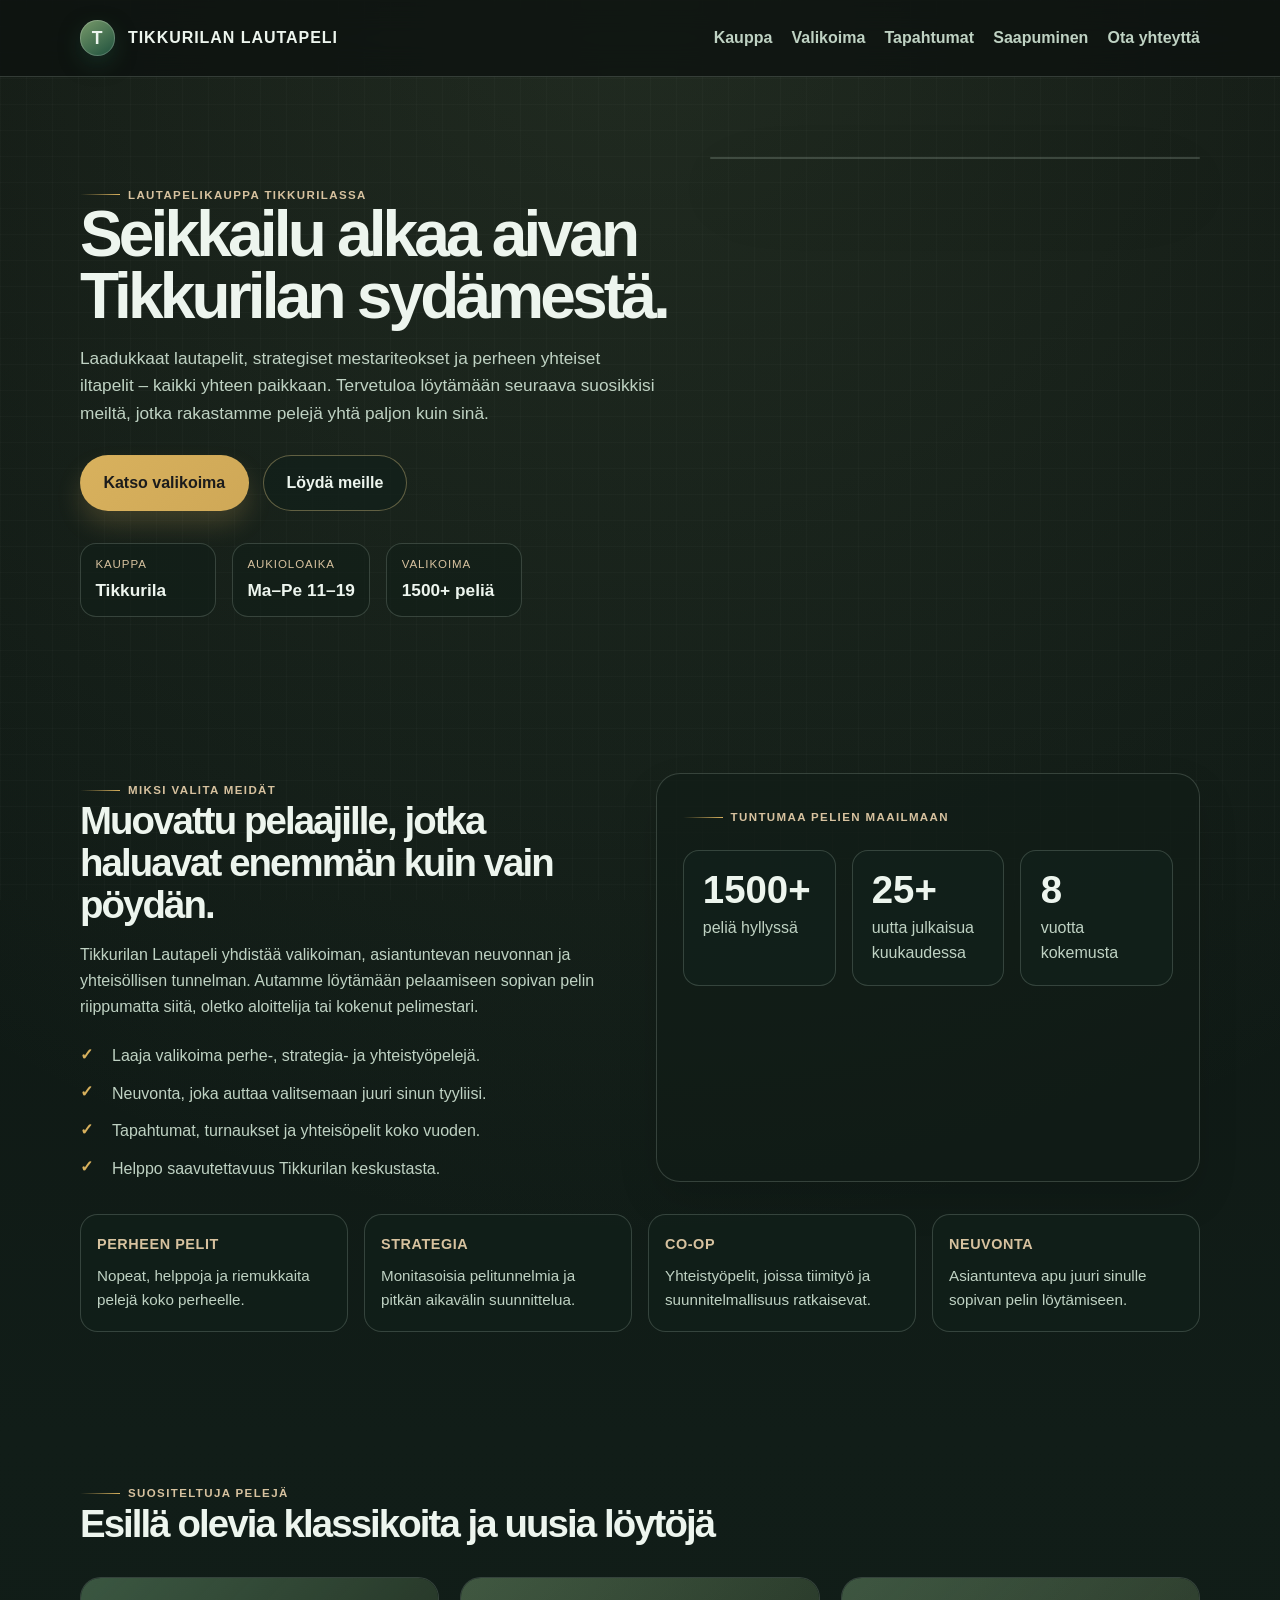
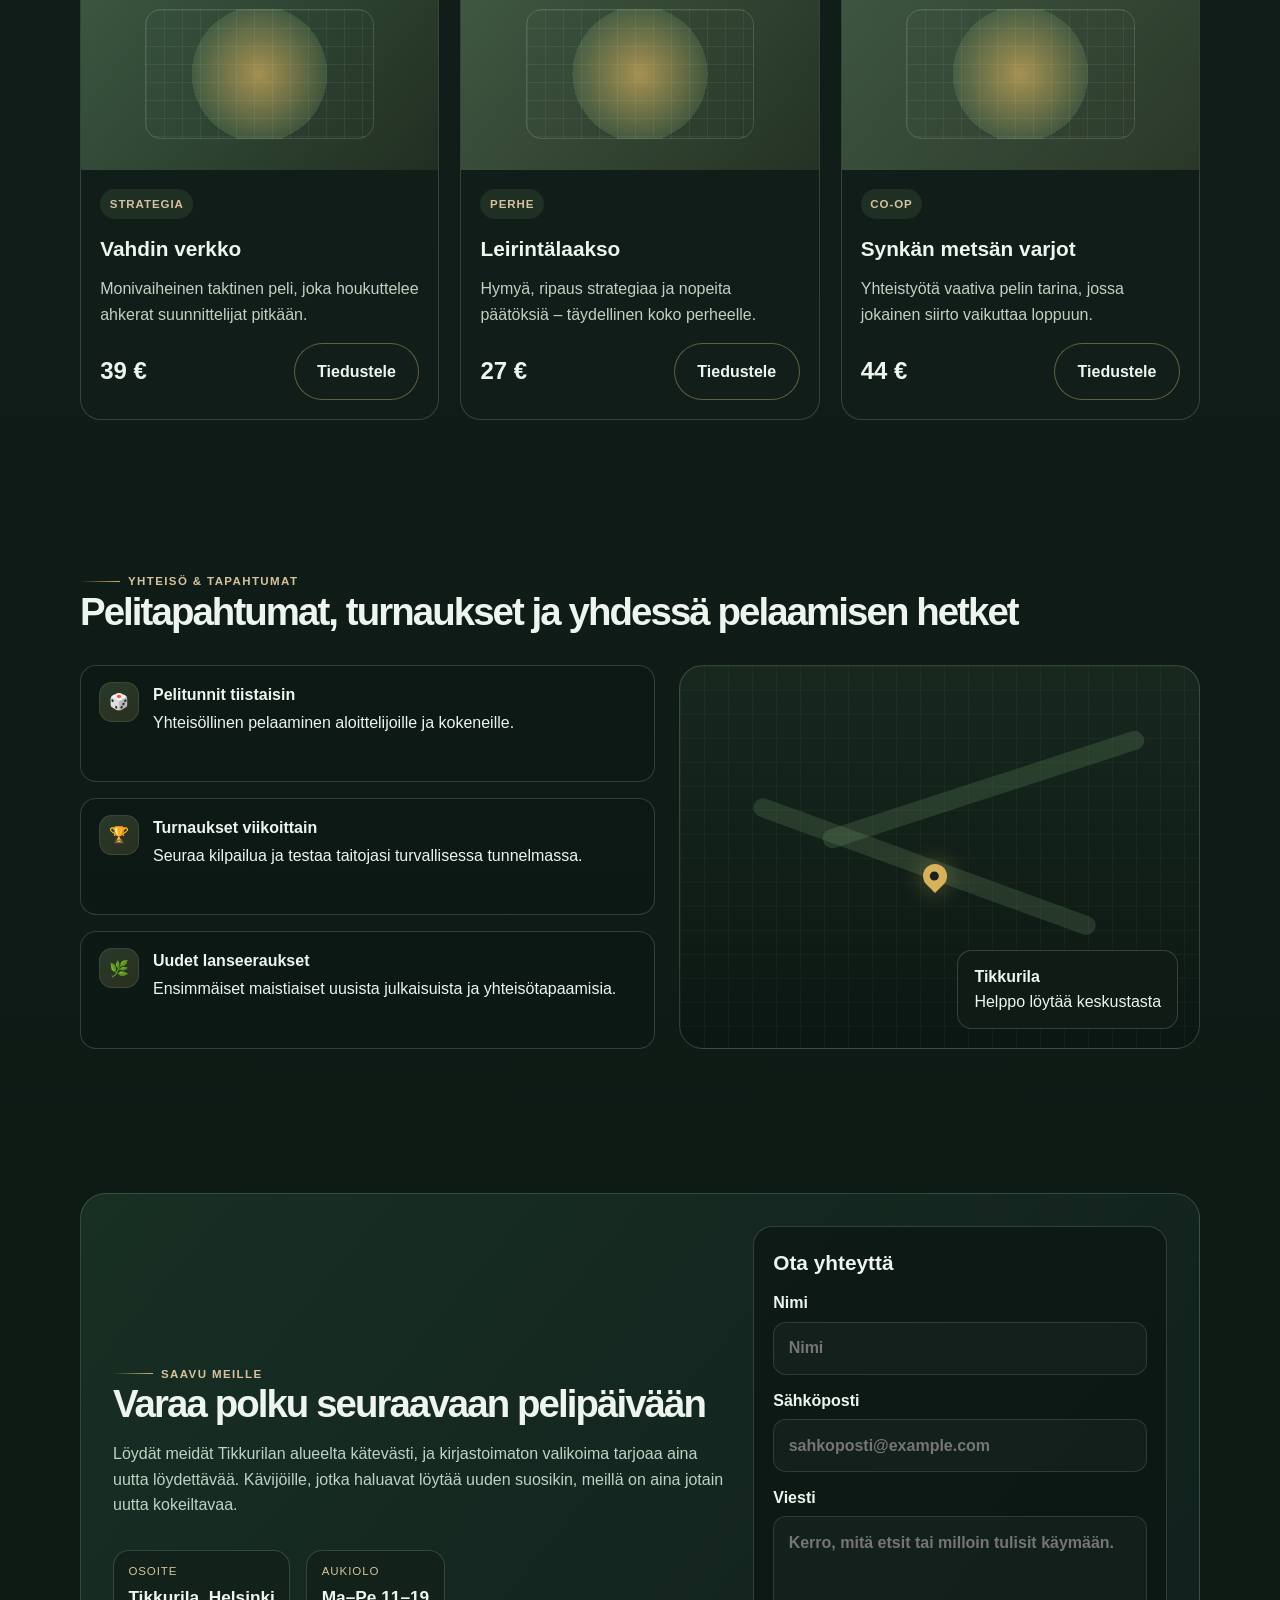
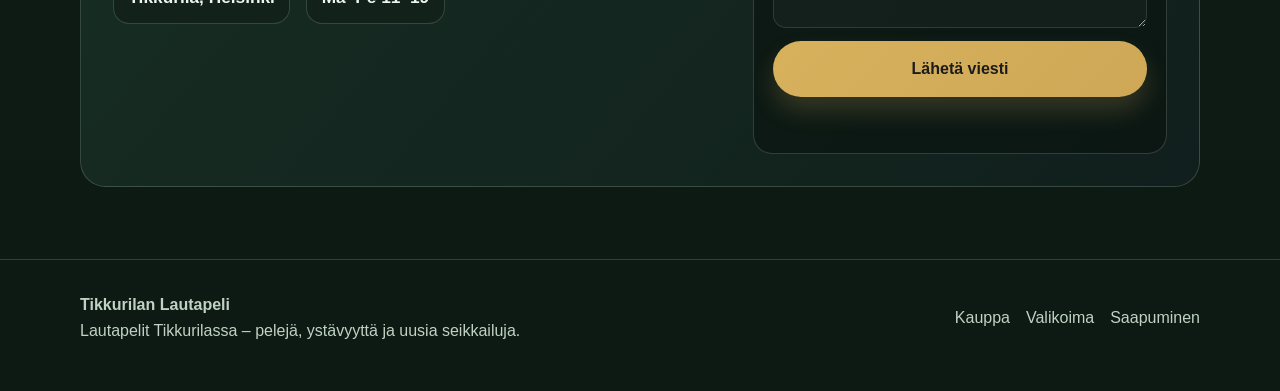
==== nettisivut.html @ 5fe3baee "Add files via upload" ====
<!DOCTYPE html>
<html lang="fi">
  <head>
    <meta charset="UTF-8" />
    <meta name="viewport" content="width=device-width, initial-scale=1.0" />
    <meta
      name="description"
      content="Lautapelikauppa Tikkurilassa – strategia-, perhe- ja yhteistyöpelit, tapahtumat, neuvonta ja helposti saavutettava myymälä."
    />
    <title>Tikkurilan Lautapeli | Lautapelikauppa Tikkurilassa</title>
    <style>
      :root {
        --bg-900: #0c120f;
        --bg-800: #111d18;
        --bg-700: #183326;
        --panel: rgba(18, 32, 27, 0.9);
        --panel-strong: rgba(24, 42, 34, 0.96);
        --panel-alt: rgba(13, 25, 20, 0.76);
        --grass: #799b6b;
        --grass-strong: #597b4d;
        --forest: #1d4f3c;
        --moss: #b5c29f;
        --sand: #d7c29f;
        --gold: #d8b15d;
        --text: #edf5ee;
        --muted: #bfd2c3;
        --line: rgba(199, 221, 202, 0.2);
        --shadow: rgba(0, 0, 0, 0.35);
      }

      * {
        box-sizing: border-box;
      }

      html {
        scroll-behavior: smooth;
      }

      body {
        margin: 0;
        font-family: "Segoe UI", Tahoma, Geneva, Verdana, sans-serif;
        background:
          radial-gradient(circle at top, rgba(127, 154, 111, 0.18), transparent 34%),
          linear-gradient(180deg, var(--bg-900) 0%, var(--bg-800) 40%, #0d1a14 100%);
        color: var(--text);
        line-height: 1.6;
      }

      body::before {
        content: "";
        position: fixed;
        inset: 0;
        background-image: linear-gradient(rgba(255, 255, 255, 0.02) 1px, transparent 1px),
          linear-gradient(90deg, rgba(255, 255, 255, 0.02) 1px, transparent 1px);
        background-size: 26px 26px;
        pointer-events: none;
        z-index: -1;
      }

      a {
        color: inherit;
        text-decoration: none;
      }

      img {
        max-width: 100%;
        display: block;
      }

      button,
      input,
      textarea {
        font: inherit;
      }

      .skip-link {
        position: absolute;
        left: 1rem;
        top: -3rem;
        background: var(--gold);
        color: #1f1f1f;
        padding: 0.7rem 1rem;
        border-radius: 0.5rem;
        transition: top 0.2s ease;
        z-index: 1000;
      }

      .skip-link:focus {
        top: 1rem;
      }

      .container {
        width: min(1120px, calc(100% - 2rem));
        margin: 0 auto;
      }

      .section {
        padding: 4.5rem 0;
      }

      .eyebrow {
        display: inline-flex;
        align-items: center;
        gap: 0.5rem;
        letter-spacing: 0.12em;
        text-transform: uppercase;
        font-size: 0.72rem;
        font-weight: 700;
        color: var(--sand);
      }

      .eyebrow::before {
        content: "";
        width: 2.5rem;
        height: 1px;
        background: linear-gradient(90deg, transparent, var(--gold));
      }

      h1,
      h2,
      h3,
      p {
        margin-top: 0;
      }

      h1 {
        font-size: clamp(2.6rem, 5vw, 5rem);
        line-height: 0.96;
        letter-spacing: -0.06em;
        margin-bottom: 1.1rem;
      }

      h2 {
        font-size: clamp(2rem, 3vw, 3rem);
        line-height: 1.1;
        letter-spacing: -0.05em;
        margin-bottom: 1rem;
      }

      h3 {
        font-size: 1.3rem;
        margin-bottom: 0.7rem;
      }

      p {
        color: var(--muted);
        margin-bottom: 1.2rem;
      }

      .site-header {
        position: sticky;
        top: 0;
        z-index: 50;
        backdrop-filter: blur(16px);
        background: rgba(12, 18, 15, 0.76);
        border-bottom: 1px solid var(--line);
      }

      .header-inner {
        display: flex;
        align-items: center;
        justify-content: space-between;
        min-height: 4.75rem;
      }

      .brand {
        display: inline-flex;
        align-items: center;
        gap: 0.8rem;
        font-weight: 800;
        letter-spacing: 0.06em;
        text-transform: uppercase;
      }

      .brand-mark {
        width: 2.2rem;
        height: 2.2rem;
        display: grid;
        place-items: center;
        border-radius: 50%;
        background: linear-gradient(145deg, var(--grass), var(--forest));
        box-shadow: inset 0 0 0 1px rgba(255, 255, 255, 0.2), 0 8px 20px rgba(26, 64, 47, 0.5);
        color: var(--text);
        font-size: 1.1rem;
      }

      .nav {
        display: flex;
        align-items: center;
        gap: 1.2rem;
      }

      .nav a {
        color: var(--muted);
        font-weight: 600;
        transition: color 0.2s ease, opacity 0.2s ease;
      }

      .nav a:hover,
      .nav a:focus-visible {
        color: var(--text);
      }

      .nav-toggle {
        display: none;
        margin-left: auto;
        background: transparent;
        border: 1px solid var(--line);
        border-radius: 0.75rem;
        color: var(--text);
        padding: 0.6rem 0.8rem;
      }

      .button,
      button[type="submit"],
      .button-secondary {
        display: inline-flex;
        align-items: center;
        justify-content: center;
        gap: 0.6rem;
        padding: 0.9rem 1.4rem;
        border-radius: 999px;
        border: 1px solid transparent;
        font-weight: 700;
        cursor: pointer;
        transition: transform 0.2s ease, box-shadow 0.2s ease, border-color 0.2s ease;
      }

      .button,
      button[type="submit"] {
        background: linear-gradient(135deg, var(--gold), #cfa857);
        color: #1c1c1c;
        box-shadow: 0 14px 24px rgba(216, 177, 93, 0.2);
      }

      .button:hover,
      .button:focus-visible,
      button[type="submit"]:hover,
      button[type="submit"]:focus-visible {
        transform: translateY(-2px);
      }

      .button-secondary {
        border-color: rgba(216, 193, 127, 0.4);
        color: var(--text);
        background: rgba(18, 32, 27, 0.7);
      }

      .hero {
        padding: 5rem 0 4rem;
      }

      .hero-grid {
        display: grid;
        grid-template-columns: 1.1fr 0.9fr;
        gap: 2rem;
        align-items: center;
      }

      .hero-copy {
        max-width: 38rem;
      }

      .subhead {
        max-width: 36rem;
        font-size: 1.08rem;
        color: var(--muted);
      }

      .hero-actions {
        display: flex;
        flex-wrap: wrap;
        gap: 0.9rem;
        margin-top: 1.7rem;
      }

      .mini-meta {
        display: flex;
        flex-wrap: wrap;
        gap: 1rem;
        margin-top: 2rem;
      }

      .mini-meta div {
        padding: 0.7rem 0.9rem;
        border: 1px solid var(--line);
        border-radius: 1rem;
        background: rgba(17, 30, 24, 0.6);
        min-width: 8.5rem;
      }

      .meta-label {
        display: block;
        color: var(--sand);
        font-size: 0.72rem;
        letter-spacing: 0.08em;
        text-transform: uppercase;
        margin-bottom: 0.2rem;
      }

      .meta-value {
        font-weight: 700;
        font-size: 1.08rem;
      }

      .hero-visual {
        position: relative;
        min-height: 30rem;
      }

      .showcase {
        position: relative;
        height: 100%;
        border-radius: 1.8rem;
        background:
          linear-gradient(180deg, rgba(14, 31, 25, 0.4), rgba(7, 13, 11, 0.8)),
          linear-gradient(130deg, rgba(121, 155, 107, 0.22), rgba(216, 177, 93, 0.14));
        border: 1px solid var(--line);
        overflow: hidden;
        box-shadow: 0 30px 80px rgba(0, 0, 0, 0.35);
      }

      .showcase::before {
        content: "";
        position: absolute;
        inset: 0;
        background:
          linear-gradient(135deg, rgba(255, 255, 255, 0.06), transparent 40%),
          radial-gradient(circle at 30% 5%, rgba(183, 218, 176, 0.3), transparent 28%),
          radial-gradient(circle at 68% 35%, rgba(216, 177, 93, 0.25), transparent 34%);
      }

      .board-illustration {
        position: absolute;
        left: 50%;
        top: 50%;
        transform: translate(-50%, -50%);
        width: min(80%, 430px);
        aspect-ratio: 1;
        border-radius: 1.5rem;
        background: linear-gradient(145deg, #3e4d3c, #1f2a23);
        border: 1px solid rgba(255, 255, 255, 0.12);
        box-shadow: inset 0 0 0 1px rgba(255,255,255,0.08), 0 30px 50px rgba(0,0,0,0.28);
      }

      .board-illustration::before,
      .board-illustration::after {
        content: "";
        position: absolute;
        inset: 10%;
        border-radius: 1.25rem;
        border: 1px solid rgba(255,255,255,0.12);
      }

      .board-illustration::after {
        inset: 18%;
        background:
          linear-gradient(90deg, rgba(255,255,255,0.08) 1px, transparent 1px),
          linear-gradient(rgba(255,255,255,0.08) 1px, transparent 1px),
          radial-gradient(circle at 50% 50%, rgba(216, 177, 93, 0.7), rgba(121, 155, 107, 0.2) 62%, transparent 63%);
        background-size: 24px 24px, 24px 24px, 100% 100%;
      }

      .floating-card {
        position: absolute;
        background: rgba(20, 33, 29, 0.85);
        border: 1px solid var(--line);
        border-radius: 1rem;
        backdrop-filter: blur(8px);
        box-shadow: 0 18px 30px rgba(0, 0, 0, 0.2);
      }

      .floating-card.top {
        top: 2rem;
        right: 1.5rem;
        padding: 1rem 1.2rem;
      }

      .floating-card.bottom {
        left: 1.2rem;
        bottom: 1.2rem;
        padding: 0.9rem 1.1rem;
      }

      .floating-card strong {
        display: block;
        font-size: 1.4rem;
        color: var(--text);
      }

      .floating-card span {
        color: var(--muted);
        font-size: 0.82rem;
      }

      .feature-strip {
        display: grid;
        grid-template-columns: repeat(4, minmax(0, 1fr));
        gap: 1rem;
        margin-top: 2rem;
      }

      .feature-strip article {
        background: rgba(18, 33, 27, 0.66);
        border: 1px solid var(--line);
        border-radius: 1.1rem;
        padding: 1.15rem 1rem;
      }

      .feature-strip h3 {
        font-size: 0.9rem;
        letter-spacing: 0.04em;
        text-transform: uppercase;
        color: var(--sand);
        margin-bottom: 0.5rem;
      }

      .feature-strip p {
        margin: 0;
        color: var(--muted);
        font-size: 0.95rem;
      }

      .grid-2 {
        display: grid;
        grid-template-columns: 1fr 1fr;
        gap: 2rem;
      }

      .panel {
        background: rgba(17, 28, 23, 0.72);
        border: 1px solid var(--line);
        border-radius: 1.5rem;
        padding: 1.6rem;
        box-shadow: 0 18px 40px rgba(0, 0, 0, 0.12);
      }

      .check-list {
        list-style: none;
        padding: 0;
        margin: 1.5rem 0 0;
        display: grid;
        gap: 0.75rem;
      }

      .check-list li {
        position: relative;
        padding-left: 2rem;
        color: var(--muted);
      }

      .check-list li::before {
        content: "✓";
        position: absolute;
        left: 0;
        top: -0.1rem;
        color: var(--gold);
        font-weight: 800;
      }

      .stats-grid {
        display: grid;
        grid-template-columns: repeat(3, minmax(0, 1fr));
        gap: 1rem;
        margin-top: 1.5rem;
      }

      .stat-box {
        background: rgba(18, 34, 28, 0.72);
        border: 1px solid var(--line);
        border-radius: 1rem;
        padding: 1.2rem;
      }

      .stat-box strong {
        display: block;
        font-size: clamp(1.7rem, 3vw, 2.5rem);
        line-height: 1;
        margin-bottom: 0.35rem;
      }

      .stat-box span {
        color: var(--muted);
      }

      .product-grid {
        display: grid;
        grid-template-columns: repeat(3, minmax(0, 1fr));
        gap: 1.3rem;
        margin-top: 2rem;
      }

      .product-card {
        background: rgba(18, 31, 26, 0.8);
        border: 1px solid var(--line);
        border-radius: 1.3rem;
        overflow: hidden;
        transition: transform 0.2s ease, border-color 0.2s ease;
      }

      .product-card:hover,
      .product-card:focus-within {
        transform: translateY(-3px);
        border-color: rgba(216, 177, 93, 0.5);
      }

      .product-art {
        height: 12rem;
        background:
          linear-gradient(135deg, rgba(121, 155, 107, 0.32), rgba(216, 177, 93, 0.08)),
          linear-gradient(120deg, #1d362d, #11231c);
        display: grid;
        place-items: center;
        position: relative;
        overflow: hidden;
      }

      .product-art::before {
        content: "";
        position: absolute;
        inset: 16% 18%;
        border-radius: 1rem;
        border: 1px solid rgba(255,255,255,0.14);
        background:
          linear-gradient(90deg, rgba(255,255,255,0.06) 1px, transparent 1px),
          linear-gradient(rgba(255,255,255,0.06) 1px, transparent 1px),
          radial-gradient(circle at center, rgba(216, 177, 93, 0.7), rgba(121, 155, 107, 0.25) 52%, transparent 0);
        background-size: 18px 18px, 18px 18px, 100% 100%;
      }

      .product-meta {
        padding: 1.2rem;
      }

      .tag {
        display: inline-block;
        padding: 0.35rem 0.6rem;
        border-radius: 999px;
        background: rgba(121, 155, 107, 0.14);
        color: var(--sand);
        font-size: 0.72rem;
        text-transform: uppercase;
        letter-spacing: 0.08em;
        font-weight: 700;
        margin-bottom: 0.8rem;
      }

      .product-meta p {
        margin-bottom: 1rem;
      }

      .price-row {
        display: flex;
        justify-content: space-between;
        align-items: center;
        gap: 0.8rem;
      }

      .price {
        font-size: 1.5rem;
        font-weight: 800;
        color: var(--text);
      }

      .price small {
        font-size: 0.64rem;
        color: var(--muted);
        font-weight: 700;
      }

      .location-layout {
        display: grid;
        grid-template-columns: 1.05fr 0.95fr;
        gap: 1.5rem;
        margin-top: 2rem;
      }

      .info-stack {
        display: grid;
        gap: 1rem;
      }

      .info-item {
        display: flex;
        align-items: flex-start;
        gap: 0.9rem;
        padding: 1rem 1.1rem;
        border-radius: 1rem;
        border: 1px solid var(--line);
        background: rgba(13, 25, 20, 0.75);
      }

      .info-item .icon {
        width: 2.5rem;
        height: 2.5rem;
        border-radius: 0.8rem;
        display: grid;
        place-items: center;
        color: var(--text);
        background: linear-gradient(145deg, rgba(121, 155, 107, 0.26), rgba(216, 177, 93, 0.15));
        border: 1px solid rgba(255,255,255,0.09);
      }

      .info-item strong {
        display: block;
        margin-bottom: 0.15rem;
      }

      .map-box {
        position: relative;
        min-height: 24rem;
        background: linear-gradient(180deg, rgba(25, 42, 33, 0.88), rgba(11, 23, 19, 0.94));
        border: 1px solid var(--line);
        border-radius: 1.5rem;
        overflow: hidden;
      }

      .map-box::before {
        content: "";
        position: absolute;
        inset: 0;
        background:
          linear-gradient(90deg, rgba(255,255,255,0.03) 1px, transparent 1px),
          linear-gradient(rgba(255,255,255,0.03) 1px, transparent 1px);
        background-size: 24px 24px;
      }

      .map-road {
        position: absolute;
        inset: 0;
      }

      .map-road::before,
      .map-road::after {
        content: "";
        position: absolute;
        background: rgba(121, 155, 107, 0.22);
        border-radius: 999px;
      }

      .map-road::before {
        width: 70%;
        height: 1.2rem;
        left: 12%;
        top: 50%;
        transform: rotate(20deg);
      }

      .map-road::after {
        width: 65%;
        height: 1.2rem;
        left: 26%;
        top: 30%;
        transform: rotate(-18deg);
      }

      .pin {
        position: absolute;
        left: 50%;
        top: 52%;
        transform: translate(-50%, -50%);
        width: 1.5rem;
        height: 1.5rem;
        background: var(--gold);
        border-radius: 50% 50% 50% 0;
        transform-origin: center;
        rotate: -45deg;
        box-shadow: 0 0 24px rgba(216, 177, 93, 0.45);
      }

      .pin::after {
        content: "";
        position: absolute;
        width: 0.55rem;
        height: 0.55rem;
        background: #1b1f1d;
        border-radius: 50%;
        left: 0.45rem;
        top: 0.45rem;
      }

      .map-label {
        position: absolute;
        right: 1.3rem;
        bottom: 1.2rem;
        background: rgba(17, 28, 23, 0.9);
        border: 1px solid var(--line);
        border-radius: 0.9rem;
        padding: 0.8rem 1rem;
      }

      .cta-box {
        display: grid;
        grid-template-columns: 1.2fr 0.8fr;
        gap: 1.2rem;
        align-items: center;
        background: linear-gradient(130deg, rgba(25, 48, 36, 0.96), rgba(17, 32, 30, 0.9));
        border: 1px solid var(--line);
        border-radius: 1.6rem;
        padding: clamp(1.2rem, 3vw, 2rem);
      }

      .cta-box p {
        margin: 0.4rem 0 0;
      }

      .form-box {
        background: rgba(11, 22, 17, 0.68);
        border: 1px solid var(--line);
        border-radius: 1.2rem;
        padding: 1.2rem;
      }

      form {
        display: grid;
        gap: 0.8rem;
      }

      label {
        display: grid;
        gap: 0.35rem;
        color: var(--text);
        font-weight: 600;
      }

      input,
      textarea {
        width: 100%;
        border: 1px solid rgba(255,255,255,0.12);
        border-radius: 0.8rem;
        background: rgba(255,255,255,0.03);
        color: var(--text);
        padding: 0.8rem 0.9rem;
      }

      textarea {
        min-height: 7rem;
        resize: vertical;
      }

      .form-status {
        min-height: 1.5em;
        color: var(--sand);
        font-weight: 600;
      }

      .site-footer {
        padding: 2rem 0 3rem;
        border-top: 1px solid var(--line);
        color: var(--muted);
      }

      .footer-inner {
        display: flex;
        align-items: center;
        justify-content: space-between;
        gap: 1rem;
        flex-wrap: wrap;
      }

      .footer-links {
        display: flex;
        flex-wrap: wrap;
        gap: 1rem;
      }

      @media (max-width: 900px) {
        .hero-grid,
        .grid-2,
        .location-layout,
        .cta-box {
          grid-template-columns: 1fr;
        }

        .feature-strip,
        .product-grid {
          grid-template-columns: repeat(2, minmax(0, 1fr));
        }
      }

      @media (max-width: 680px) {
        .nav-toggle {
          display: inline-flex;
        }

        .nav {
          display: none;
          position: absolute;
          top: calc(100% + 0.5rem);
          right: 1rem;
          left: 1rem;
          flex-direction: column;
          align-items: stretch;
          background: rgba(15, 25, 21, 0.96);
          border: 1px solid var(--line);
          border-radius: 1rem;
          padding: 0.8rem;
          box-shadow: 0 18px 40px rgba(0,0,0,0.25);
        }

        .nav.open {
          display: flex;
        }

        .nav a {
          padding: 0.55rem 0.25rem;
        }

        .feature-strip,
        .product-grid,
        .stats-grid {
          grid-template-columns: 1fr;
        }

        .header-inner {
          min-height: 4.2rem;
        }

        .hero {
          padding-top: 3.5rem;
        }
      }

      @media (prefers-reduced-motion: reduce) {
        *, *::before, *::after {
          scroll-behavior: auto !important;
          animation: none !important;
          transition: none !important;
        }
      }
    </style>
  </head>
  <body>
    <a class="skip-link" href="#main-content">Hyppää sisältöön</a>

    <header class="site-header">
      <div class="container header-inner">
        <a href="#top" class="brand" aria-label="Tikkurilan Lautapeli etusivulle">
          <span class="brand-mark" aria-hidden="true">T</span>
          <span>Tikkurilan Lautapeli</span>
        </a>

        <button class="nav-toggle" aria-expanded="false" aria-controls="site-nav" aria-label="Avaa valikko">
          Valikko
        </button>

        <nav id="site-nav" class="nav" aria-label="Päävalikko">
          <a href="#kauppa">Kauppa</a>
          <a href="#valikoima">Valikoima</a>
          <a href="#tapahtumat">Tapahtumat</a>
          <a href="#saapuminen">Saapuminen</a>
          <a href="#ota-yhteytta">Ota yhteyttä</a>
        </nav>
      </div>
    </header>

    <main id="main-content">
      <section class="hero" id="top">
        <div class="container hero-grid">
          <div class="hero-copy">
            <span class="eyebrow">Lautapelikauppa Tikkurilassa</span>
            <h1>Seikkailu alkaa aivan Tikkurilan sydämestä.</h1>
            <p class="subhead">
              Laadukkaat lautapelit, strategiset mestariteokset ja perheen yhteiset iltapelit – kaikki yhteen paikkaan.
              Tervetuloa löytämään seuraava suosikkisi meiltä, jotka rakastamme pelejä yhtä paljon kuin sinä.
            </p>
            <div class="hero-actions">
              <a class="button" href="#valikoima">Katso valikoima</a>
              <a class="button-secondary" href="#saapuminen">Löydä meille</a>
            </div>

            <div class="mini-meta" aria-label="Kaupan perustiedot">
              <div>
                <span class="meta-label">Kauppa</span>
                <span class="meta-value">Tikkurila</span>
              </div>
              <div>
                <span class="meta-label">Aukioloaika</span>
                <span class="meta-value">Ma–Pe 11–19</span>
              </div>
              <div>
                <span class="meta-label">Valikoima</span>
                <span class="meta-value">1500+ peliä</span>
              </div>
            </div>
          </div>

          <div class="hero-visual" aria-label="Pelien esittelykuva">
            <div class="showcase">
              <div class="board-illustration" aria-hidden="true"></div>

              <div class="floating-card top">
                <strong>4.9/5</strong>
                <span>Asiakasarvioinnit</span>
              </div>

              <div class="floating-card bottom">
                <strong>32</strong>
                <span>Yhteisötilaista peli-iltaa kuukaudessa</span>
              </div>
            </div>
          </div>
        </div>
      </section>

      <section class="section" id="kauppa">
        <div class="container">
          <div class="grid-2">
            <div>
              <span class="eyebrow">Miksi valita meidät</span>
              <h2>Muovattu pelaajille, jotka haluavat enemmän kuin vain pöydän.</h2>
              <p>
                Tikkurilan Lautapeli yhdistää valikoiman, asiantuntevan neuvonnan ja yhteisöllisen tunnelman. Autamme
                löytämään pelaamiseen sopivan pelin riippumatta siitä, oletko aloittelija tai kokenut pelimestari.
              </p>
              <ul class="check-list" aria-label="Kaupan vahvuudet">
                <li>Laaja valikoima perhe-, strategia- ja yhteistyöpelejä.</li>
                <li>Neuvonta, joka auttaa valitsemaan juuri sinun tyyliisi.</li>
                <li>Tapahtumat, turnaukset ja yhteisöpelit koko vuoden.</li>
                <li>Helppo saavutettavuus Tikkurilan keskustasta.</li>
              </ul>
            </div>

            <div class="panel">
              <span class="eyebrow">Tuntumaa pelien maailmaan</span>
              <div class="stats-grid" aria-label="Kaupan lukemat">
                <div class="stat-box">
                  <strong>1500+</strong>
                  <span>peliä hyllyssä</span>
                </div>
                <div class="stat-box">
                  <strong>25+</strong>
                  <span>uutta julkaisua kuukaudessa</span>
                </div>
                <div class="stat-box">
                  <strong>8</strong>
                  <span>vuotta kokemusta</span>
                </div>
              </div>
            </div>
          </div>

          <div class="feature-strip" aria-label="Kaupan palvelut">
            <article>
              <h3>Perheen pelit</h3>
              <p>Nopeat, helppoja ja riemukkaita pelejä koko perheelle.</p>
            </article>
            <article>
              <h3>Strategia</h3>
              <p>Monitasoisia pelitunnelmia ja pitkän aikavälin suunnittelua.</p>
            </article>
            <article>
              <h3>Co-op</h3>
              <p>Yhteistyöpelit, joissa tiimityö ja suunnitelmallisuus ratkaisevat.</p>
            </article>
            <article>
              <h3>Neuvonta</h3>
              <p>Asiantunteva apu juuri sinulle sopivan pelin löytämiseen.</p>
            </article>
          </div>
        </div>
      </section>

      <section class="section" id="valikoima">
        <div class="container">
          <span class="eyebrow">Suositeltuja pelejä</span>
          <h2>Esillä olevia klassikoita ja uusia löytöjä</h2>

          <div class="product-grid" aria-label="Suosittujen pelien valikoima">
            <article class="product-card">
              <div class="product-art" aria-hidden="true"></div>
              <div class="product-meta">
                <span class="tag">strategia</span>
                <h3>Vahdin verkko</h3>
                <p>Monivaiheinen taktinen peli, joka houkuttelee ahkerat suunnittelijat pitkään.</p>
                <div class="price-row">
                  <span class="price">39 €</span>
                  <a href="#ota-yhteytta" class="button-secondary">Tiedustele</a>
                </div>
              </div>
            </article>

            <article class="product-card">
              <div class="product-art" aria-hidden="true" style="background: linear-gradient(135deg, rgba(121, 155, 107, 0.32), rgba(216, 177, 93, 0.08)), linear-gradient(120deg, #25382d, #14271f);"></div>
              <div class="product-meta">
                <span class="tag">perhe</span>
                <h3>Leirintälaakso</h3>
                <p>Hymyä, ripaus strategiaa ja nopeita päätöksiä – täydellinen koko perheelle.</p>
                <div class="price-row">
                  <span class="price">27 €</span>
                  <a href="#ota-yhteytta" class="button-secondary">Tiedustele</a>
                </div>
              </div>
            </article>

            <article class="product-card">
              <div class="product-art" aria-hidden="true" style="background: linear-gradient(135deg, rgba(121, 155, 107, 0.32), rgba(216, 177, 93, 0.08)), linear-gradient(120deg, #22362d, #1b2d24);"></div>
              <div class="product-meta">
                <span class="tag">co-op</span>
                <h3>Synkän metsän varjot</h3>
                <p>Yhteistyötä vaativa pelin tarina, jossa jokainen siirto vaikuttaa loppuun.</p>
                <div class="price-row">
                  <span class="price">44 €</span>
                  <a href="#ota-yhteytta" class="button-secondary">Tiedustele</a>
                </div>
              </div>
            </article>
          </div>
        </div>
      </section>

      <section class="section" id="tapahtumat">
        <div class="container">
          <span class="eyebrow">Yhteisö & tapahtumat</span>
          <h2>Pelitapahtumat, turnaukset ja yhdessä pelaamisen hetket</h2>

          <div class="location-layout">
            <div class="info-stack" aria-label="Tapahtumatiedot">
              <div class="info-item">
                <div class="icon" aria-hidden="true">🎲</div>
                <div>
                  <strong>Pelitunnit tiistaisin</strong>
                  <span>Yhteisöllinen pelaaminen aloittelijoille ja kokeneille.</span>
                </div>
              </div>

              <div class="info-item">
                <div class="icon" aria-hidden="true">🏆</div>
                <div>
                  <strong>Turnaukset viikoittain</strong>
                  <span>Seuraa kilpailua ja testaa taitojasi turvallisessa tunnelmassa.</span>
                </div>
              </div>

              <div class="info-item">
                <div class="icon" aria-hidden="true">🌿</div>
                <div>
                  <strong>Uudet lanseeraukset</strong>
                  <span>Ensimmäiset maistiaiset uusista julkaisuista ja yhteisötapaamisia.</span>
                </div>
              </div>
            </div>

            <div class="map-box" aria-label="Kaupan sijainti kartalla">
              <div class="map-road" aria-hidden="true"></div>
              <div class="pin" aria-hidden="true"></div>
              <div class="map-label">
                <strong>Tikkurila</strong><br />
                <span>Helppo löytää keskustasta</span>
              </div>
            </div>
          </div>
        </div>
      </section>

      <section class="section" id="saapuminen">
        <div class="container">
          <div class="cta-box">
            <div>
              <span class="eyebrow">Saavu meille</span>
              <h2>Varaa polku seuraavaan pelipäivään</h2>
              <p>
                Löydät meidät Tikkurilan alueelta kätevästi, ja kirjastoimaton valikoima tarjoaa aina uutta löydettävää.
                Kävijöille, jotka haluavat löytää uuden suosikin, meillä on aina jotain uutta kokeiltavaa.
              </p>
              <div class="mini-meta">
                <div>
                  <span class="meta-label">Osoite</span>
                  <span class="meta-value">Tikkurila, Helsinki</span>
                </div>
                <div>
                  <span class="meta-label">Aukiolo</span>
                  <span class="meta-value">Ma–Pe 11–19</span>
                </div>
              </div>
            </div>

            <div class="form-box" id="ota-yhteytta">
              <h3>Ota yhteyttä</h3>
              <form id="contact-form" aria-label="Yhteydenottolomake">
                <label>
                  Nimi
                  <input type="text" name="nimi" placeholder="Nimi" required />
                </label>
                <label>
                  Sähköposti
                  <input type="email" name="email" placeholder="sahkoposti@example.com" required />
                </label>
                <label>
                  Viesti
                  <textarea name="viesti" placeholder="Kerro, mitä etsit tai milloin tulisit käymään." required></textarea>
                </label>
                <button type="submit">Lähetä viesti</button>
                <div id="form-status" class="form-status" aria-live="polite"></div>
              </form>
            </div>
          </div>
        </div>
      </section>
    </main>

    <footer class="site-footer">
      <div class="container footer-inner">
        <div>
          <strong>Tikkurilan Lautapeli</strong><br />
          Lautapelit Tikkurilassa – pelejä, ystävyyttä ja uusia seikkailuja.
        </div>
        <div class="footer-links" aria-label="Sivuston linkit">
          <a href="#kauppa">Kauppa</a>
          <a href="#valikoima">Valikoima</a>
          <a href="#saapuminen">Saapuminen</a>
        </div>
      </div>
    </footer>

    <script>
      const navToggle = document.querySelector('.nav-toggle');
      const siteNav = document.getElementById('site-nav');

      if (navToggle && siteNav) {
        navToggle.addEventListener('click', () => {
          const isOpen = siteNav.classList.toggle('open');
          navToggle.setAttribute('aria-expanded', String(isOpen));
          navToggle.setAttribute('aria-label', isOpen ? 'Sulje valikko' : 'Avaa valikko');
        });

        siteNav.querySelectorAll('a').forEach((link) => {
          link.addEventListener('click', () => {
            siteNav.classList.remove('open');
            navToggle.setAttribute('aria-expanded', 'false');
            navToggle.setAttribute('aria-label', 'Avaa valikko');
          });
        });
      }

      const contactForm = document.getElementById('contact-form');
      const formStatus = document.getElementById('form-status');

      if (contactForm && formStatus) {
        contactForm.addEventListener('submit', (event) => {
          event.preventDefault();
          formStatus.textContent = 'Kiitos viestistäsi! Ota meihin yhteyttä pian.';
          contactForm.reset();
        });
      }
    </script>
  </body>
</html>
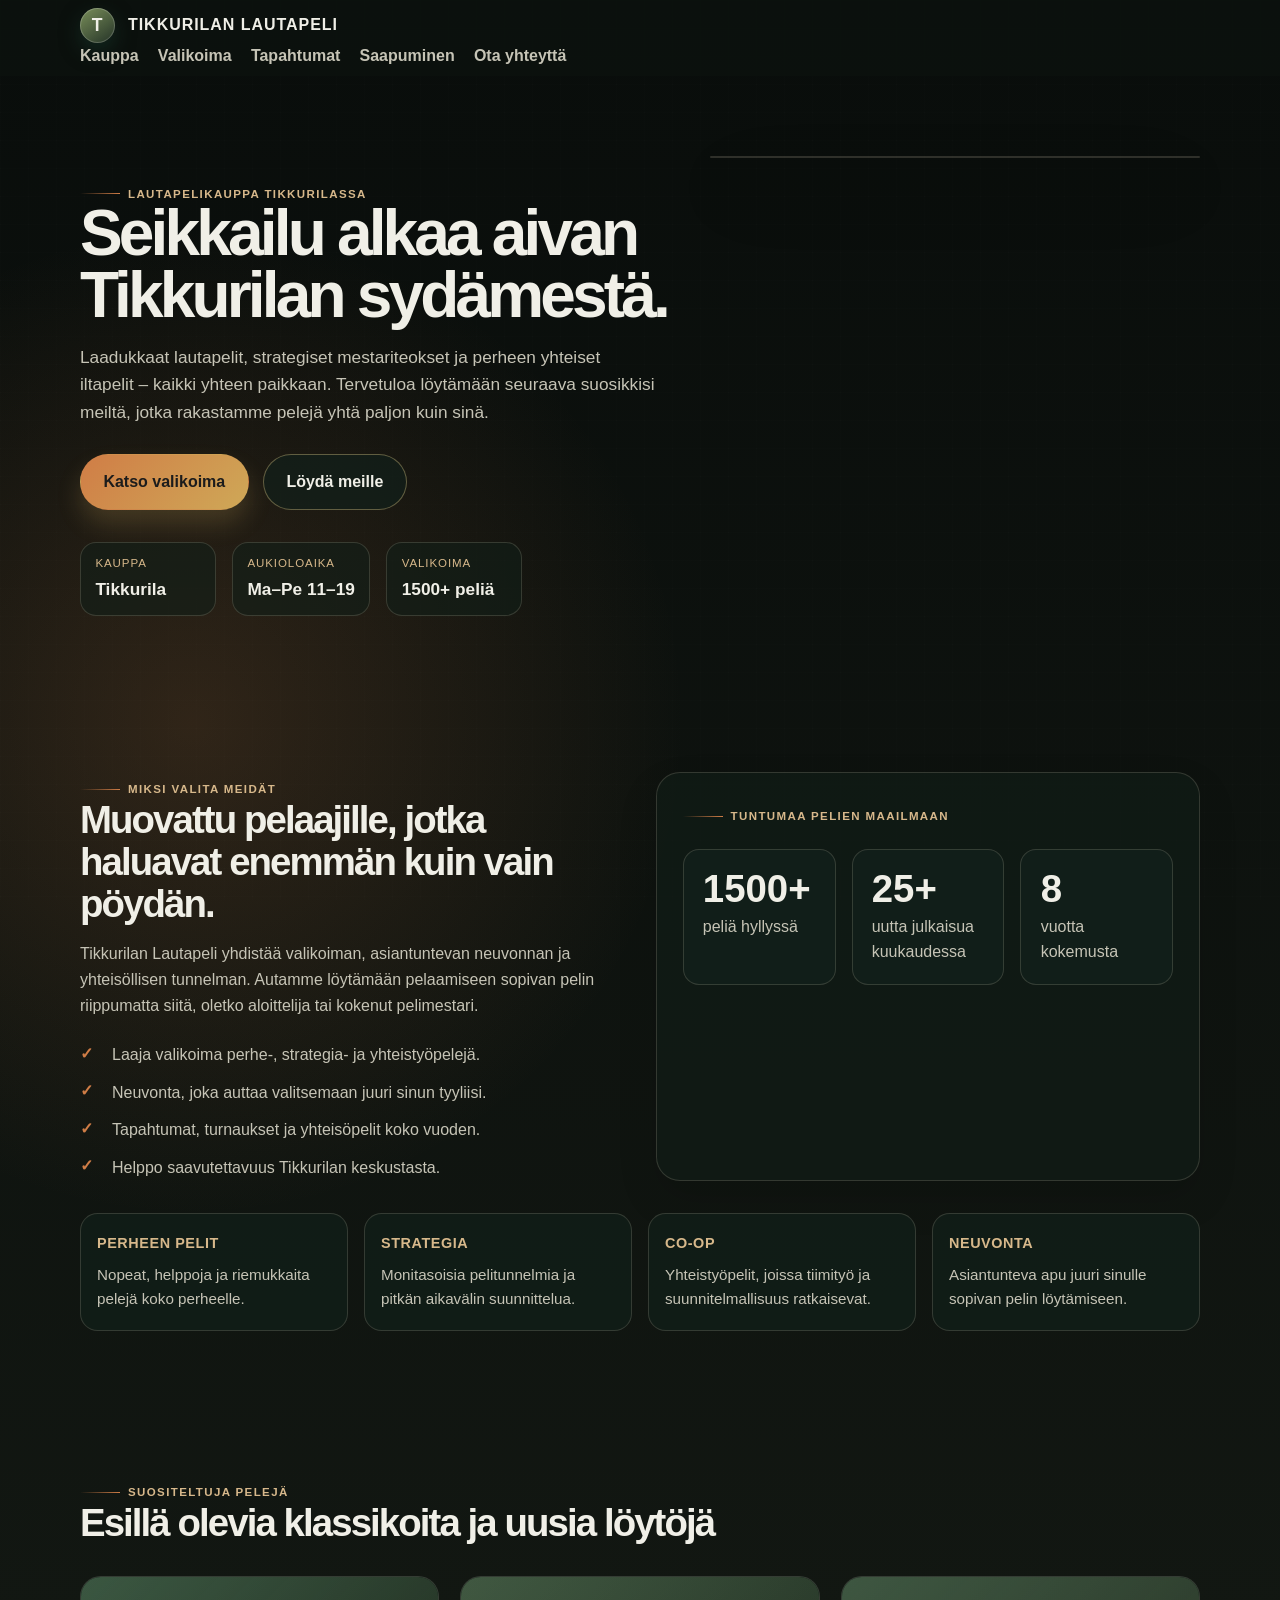
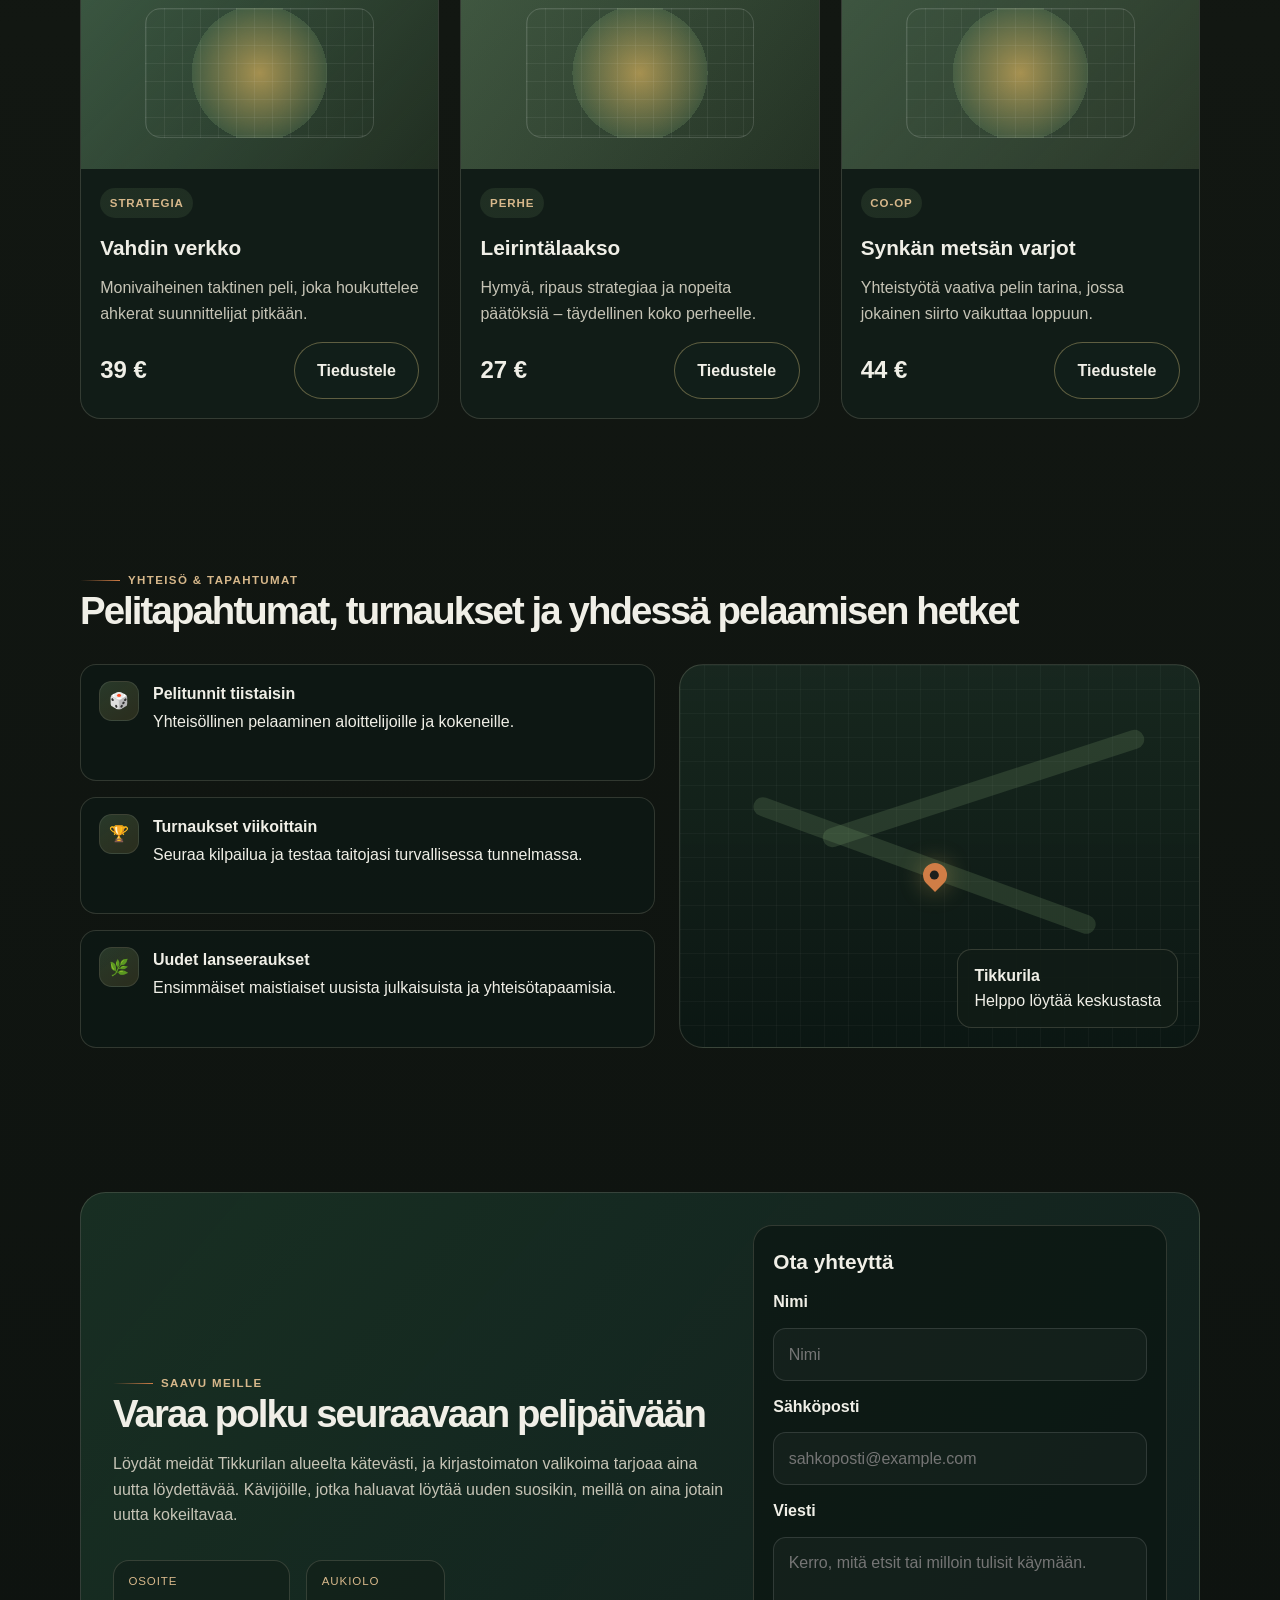
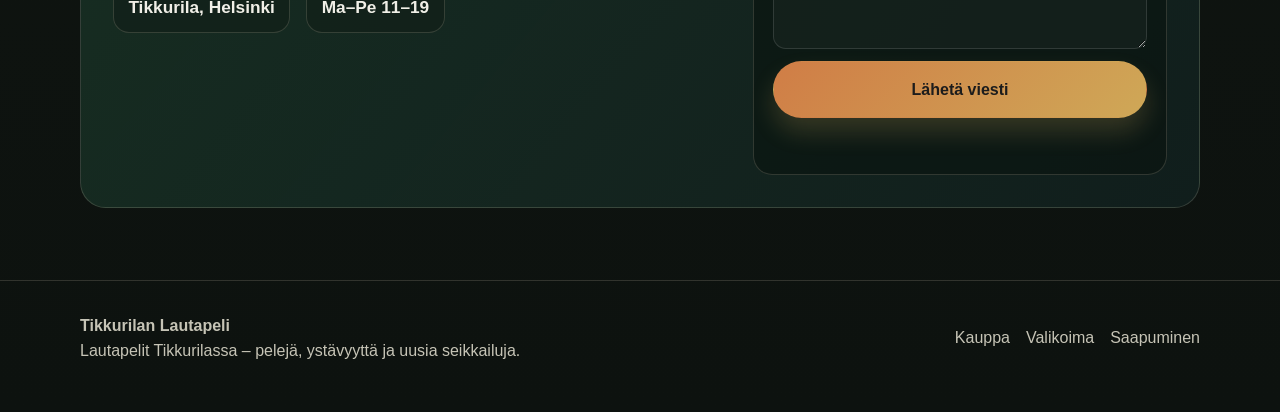
==== commit 2ee30e6b: "Add files via upload" ====
--- a/nettisivut.html
+++ b/nettisivut.html
@@ -7,828 +7,10 @@
       name="description"
       content="Lautapelikauppa Tikkurilassa – strategia-, perhe- ja yhteistyöpelit, tapahtumat, neuvonta ja helposti saavutettava myymälä."
     />
+    <meta name="theme-color" content="#090d0b" />
     <title>Tikkurilan Lautapeli | Lautapelikauppa Tikkurilassa</title>
-    <style>
-      :root {
-        --bg-900: #0c120f;
-        --bg-800: #111d18;
-        --bg-700: #183326;
-        --panel: rgba(18, 32, 27, 0.9);
-        --panel-strong: rgba(24, 42, 34, 0.96);
-        --panel-alt: rgba(13, 25, 20, 0.76);
-        --grass: #799b6b;
-        --grass-strong: #597b4d;
-        --forest: #1d4f3c;
-        --moss: #b5c29f;
-        --sand: #d7c29f;
-        --gold: #d8b15d;
-        --text: #edf5ee;
-        --muted: #bfd2c3;
-        --line: rgba(199, 221, 202, 0.2);
-        --shadow: rgba(0, 0, 0, 0.35);
-      }
-
-      * {
-        box-sizing: border-box;
-      }
-
-      html {
-        scroll-behavior: smooth;
-      }
-
-      body {
-        margin: 0;
-        font-family: "Segoe UI", Tahoma, Geneva, Verdana, sans-serif;
-        background:
-          radial-gradient(circle at top, rgba(127, 154, 111, 0.18), transparent 34%),
-          linear-gradient(180deg, var(--bg-900) 0%, var(--bg-800) 40%, #0d1a14 100%);
-        color: var(--text);
-        line-height: 1.6;
-      }
-
-      body::before {
-        content: "";
-        position: fixed;
-        inset: 0;
-        background-image: linear-gradient(rgba(255, 255, 255, 0.02) 1px, transparent 1px),
-          linear-gradient(90deg, rgba(255, 255, 255, 0.02) 1px, transparent 1px);
-        background-size: 26px 26px;
-        pointer-events: none;
-        z-index: -1;
-      }
-
-      a {
-        color: inherit;
-        text-decoration: none;
-      }
-
-      img {
-        max-width: 100%;
-        display: block;
-      }
-
-      button,
-      input,
-      textarea {
-        font: inherit;
-      }
-
-      .skip-link {
-        position: absolute;
-        left: 1rem;
-        top: -3rem;
-        background: var(--gold);
-        color: #1f1f1f;
-        padding: 0.7rem 1rem;
-        border-radius: 0.5rem;
-        transition: top 0.2s ease;
-        z-index: 1000;
-      }
-
-      .skip-link:focus {
-        top: 1rem;
-      }
-
-      .container {
-        width: min(1120px, calc(100% - 2rem));
-        margin: 0 auto;
-      }
-
-      .section {
-        padding: 4.5rem 0;
-      }
-
-      .eyebrow {
-        display: inline-flex;
-        align-items: center;
-        gap: 0.5rem;
-        letter-spacing: 0.12em;
-        text-transform: uppercase;
-        font-size: 0.72rem;
-        font-weight: 700;
-        color: var(--sand);
-      }
-
-      .eyebrow::before {
-        content: "";
-        width: 2.5rem;
-        height: 1px;
-        background: linear-gradient(90deg, transparent, var(--gold));
-      }
-
-      h1,
-      h2,
-      h3,
-      p {
-        margin-top: 0;
-      }
-
-      h1 {
-        font-size: clamp(2.6rem, 5vw, 5rem);
-        line-height: 0.96;
-        letter-spacing: -0.06em;
-        margin-bottom: 1.1rem;
-      }
-
-      h2 {
-        font-size: clamp(2rem, 3vw, 3rem);
-        line-height: 1.1;
-        letter-spacing: -0.05em;
-        margin-bottom: 1rem;
-      }
-
-      h3 {
-        font-size: 1.3rem;
-        margin-bottom: 0.7rem;
-      }
-
-      p {
-        color: var(--muted);
-        margin-bottom: 1.2rem;
-      }
-
-      .site-header {
-        position: sticky;
-        top: 0;
-        z-index: 50;
-        backdrop-filter: blur(16px);
-        background: rgba(12, 18, 15, 0.76);
-        border-bottom: 1px solid var(--line);
-      }
-
-      .header-inner {
-        display: flex;
-        align-items: center;
-        justify-content: space-between;
-        min-height: 4.75rem;
-      }
-
-      .brand {
-        display: inline-flex;
-        align-items: center;
-        gap: 0.8rem;
-        font-weight: 800;
-        letter-spacing: 0.06em;
-        text-transform: uppercase;
-      }
-
-      .brand-mark {
-        width: 2.2rem;
-        height: 2.2rem;
-        display: grid;
-        place-items: center;
-        border-radius: 50%;
-        background: linear-gradient(145deg, var(--grass), var(--forest));
-        box-shadow: inset 0 0 0 1px rgba(255, 255, 255, 0.2), 0 8px 20px rgba(26, 64, 47, 0.5);
-        color: var(--text);
-        font-size: 1.1rem;
-      }
-
-      .nav {
-        display: flex;
-        align-items: center;
-        gap: 1.2rem;
-      }
-
-      .nav a {
-        color: var(--muted);
-        font-weight: 600;
-        transition: color 0.2s ease, opacity 0.2s ease;
-      }
-
-      .nav a:hover,
-      .nav a:focus-visible {
-        color: var(--text);
-      }
-
-      .nav-toggle {
-        display: none;
-        margin-left: auto;
-        background: transparent;
-        border: 1px solid var(--line);
-        border-radius: 0.75rem;
-        color: var(--text);
-        padding: 0.6rem 0.8rem;
-      }
-
-      .button,
-      button[type="submit"],
-      .button-secondary {
-        display: inline-flex;
-        align-items: center;
-        justify-content: center;
-        gap: 0.6rem;
-        padding: 0.9rem 1.4rem;
-        border-radius: 999px;
-        border: 1px solid transparent;
-        font-weight: 700;
-        cursor: pointer;
-        transition: transform 0.2s ease, box-shadow 0.2s ease, border-color 0.2s ease;
-      }
-
-      .button,
-      button[type="submit"] {
-        background: linear-gradient(135deg, var(--gold), #cfa857);
-        color: #1c1c1c;
-        box-shadow: 0 14px 24px rgba(216, 177, 93, 0.2);
-      }
-
-      .button:hover,
-      .button:focus-visible,
-      button[type="submit"]:hover,
-      button[type="submit"]:focus-visible {
-        transform: translateY(-2px);
-      }
-
-      .button-secondary {
-        border-color: rgba(216, 193, 127, 0.4);
-        color: var(--text);
-        background: rgba(18, 32, 27, 0.7);
-      }
-
-      .hero {
-        padding: 5rem 0 4rem;
-      }
-
-      .hero-grid {
-        display: grid;
-        grid-template-columns: 1.1fr 0.9fr;
-        gap: 2rem;
-        align-items: center;
-      }
-
-      .hero-copy {
-        max-width: 38rem;
-      }
-
-      .subhead {
-        max-width: 36rem;
-        font-size: 1.08rem;
-        color: var(--muted);
-      }
-
-      .hero-actions {
-        display: flex;
-        flex-wrap: wrap;
-        gap: 0.9rem;
-        margin-top: 1.7rem;
-      }
-
-      .mini-meta {
-        display: flex;
-        flex-wrap: wrap;
-        gap: 1rem;
-        margin-top: 2rem;
-      }
-
-      .mini-meta div {
-        padding: 0.7rem 0.9rem;
-        border: 1px solid var(--line);
-        border-radius: 1rem;
-        background: rgba(17, 30, 24, 0.6);
-        min-width: 8.5rem;
-      }
-
-      .meta-label {
-        display: block;
-        color: var(--sand);
-        font-size: 0.72rem;
-        letter-spacing: 0.08em;
-        text-transform: uppercase;
-        margin-bottom: 0.2rem;
-      }
-
-      .meta-value {
-        font-weight: 700;
-        font-size: 1.08rem;
-      }
-
-      .hero-visual {
-        position: relative;
-        min-height: 30rem;
-      }
-
-      .showcase {
-        position: relative;
-        height: 100%;
-        border-radius: 1.8rem;
-        background:
-          linear-gradient(180deg, rgba(14, 31, 25, 0.4), rgba(7, 13, 11, 0.8)),
-          linear-gradient(130deg, rgba(121, 155, 107, 0.22), rgba(216, 177, 93, 0.14));
-        border: 1px solid var(--line);
-        overflow: hidden;
-        box-shadow: 0 30px 80px rgba(0, 0, 0, 0.35);
-      }
-
-      .showcase::before {
-        content: "";
-        position: absolute;
-        inset: 0;
-        background:
-          linear-gradient(135deg, rgba(255, 255, 255, 0.06), transparent 40%),
-          radial-gradient(circle at 30% 5%, rgba(183, 218, 176, 0.3), transparent 28%),
-          radial-gradient(circle at 68% 35%, rgba(216, 177, 93, 0.25), transparent 34%);
-      }
-
-      .board-illustration {
-        position: absolute;
-        left: 50%;
-        top: 50%;
-        transform: translate(-50%, -50%);
-        width: min(80%, 430px);
-        aspect-ratio: 1;
-        border-radius: 1.5rem;
-        background: linear-gradient(145deg, #3e4d3c, #1f2a23);
-        border: 1px solid rgba(255, 255, 255, 0.12);
-        box-shadow: inset 0 0 0 1px rgba(255,255,255,0.08), 0 30px 50px rgba(0,0,0,0.28);
-      }
-
-      .board-illustration::before,
-      .board-illustration::after {
-        content: "";
-        position: absolute;
-        inset: 10%;
-        border-radius: 1.25rem;
-        border: 1px solid rgba(255,255,255,0.12);
-      }
-
-      .board-illustration::after {
-        inset: 18%;
-        background:
-          linear-gradient(90deg, rgba(255,255,255,0.08) 1px, transparent 1px),
-          linear-gradient(rgba(255,255,255,0.08) 1px, transparent 1px),
-          radial-gradient(circle at 50% 50%, rgba(216, 177, 93, 0.7), rgba(121, 155, 107, 0.2) 62%, transparent 63%);
-        background-size: 24px 24px, 24px 24px, 100% 100%;
-      }
-
-      .floating-card {
-        position: absolute;
-        background: rgba(20, 33, 29, 0.85);
-        border: 1px solid var(--line);
-        border-radius: 1rem;
-        backdrop-filter: blur(8px);
-        box-shadow: 0 18px 30px rgba(0, 0, 0, 0.2);
-      }
-
-      .floating-card.top {
-        top: 2rem;
-        right: 1.5rem;
-        padding: 1rem 1.2rem;
-      }
-
-      .floating-card.bottom {
-        left: 1.2rem;
-        bottom: 1.2rem;
-        padding: 0.9rem 1.1rem;
-      }
-
-      .floating-card strong {
-        display: block;
-        font-size: 1.4rem;
-        color: var(--text);
-      }
-
-      .floating-card span {
-        color: var(--muted);
-        font-size: 0.82rem;
-      }
-
-      .feature-strip {
-        display: grid;
-        grid-template-columns: repeat(4, minmax(0, 1fr));
-        gap: 1rem;
-        margin-top: 2rem;
-      }
-
-      .feature-strip article {
-        background: rgba(18, 33, 27, 0.66);
-        border: 1px solid var(--line);
-        border-radius: 1.1rem;
-        padding: 1.15rem 1rem;
-      }
-
-      .feature-strip h3 {
-        font-size: 0.9rem;
-        letter-spacing: 0.04em;
-        text-transform: uppercase;
-        color: var(--sand);
-        margin-bottom: 0.5rem;
-      }
-
-      .feature-strip p {
-        margin: 0;
-        color: var(--muted);
-        font-size: 0.95rem;
-      }
-
-      .grid-2 {
-        display: grid;
-        grid-template-columns: 1fr 1fr;
-        gap: 2rem;
-      }
-
-      .panel {
-        background: rgba(17, 28, 23, 0.72);
-        border: 1px solid var(--line);
-        border-radius: 1.5rem;
-        padding: 1.6rem;
-        box-shadow: 0 18px 40px rgba(0, 0, 0, 0.12);
-      }
-
-      .check-list {
-        list-style: none;
-        padding: 0;
-        margin: 1.5rem 0 0;
-        display: grid;
-        gap: 0.75rem;
-      }
-
-      .check-list li {
-        position: relative;
-        padding-left: 2rem;
-        color: var(--muted);
-      }
-
-      .check-list li::before {
-        content: "✓";
-        position: absolute;
-        left: 0;
-        top: -0.1rem;
-        color: var(--gold);
-        font-weight: 800;
-      }
-
-      .stats-grid {
-        display: grid;
-        grid-template-columns: repeat(3, minmax(0, 1fr));
-        gap: 1rem;
-        margin-top: 1.5rem;
-      }
-
-      .stat-box {
-        background: rgba(18, 34, 28, 0.72);
-        border: 1px solid var(--line);
-        border-radius: 1rem;
-        padding: 1.2rem;
-      }
-
-      .stat-box strong {
-        display: block;
-        font-size: clamp(1.7rem, 3vw, 2.5rem);
-        line-height: 1;
-        margin-bottom: 0.35rem;
-      }
-
-      .stat-box span {
-        color: var(--muted);
-      }
-
-      .product-grid {
-        display: grid;
-        grid-template-columns: repeat(3, minmax(0, 1fr));
-        gap: 1.3rem;
-        margin-top: 2rem;
-      }
-
-      .product-card {
-        background: rgba(18, 31, 26, 0.8);
-        border: 1px solid var(--line);
-        border-radius: 1.3rem;
-        overflow: hidden;
-        transition: transform 0.2s ease, border-color 0.2s ease;
-      }
-
-      .product-card:hover,
-      .product-card:focus-within {
-        transform: translateY(-3px);
-        border-color: rgba(216, 177, 93, 0.5);
-      }
-
-      .product-art {
-        height: 12rem;
-        background:
-          linear-gradient(135deg, rgba(121, 155, 107, 0.32), rgba(216, 177, 93, 0.08)),
-          linear-gradient(120deg, #1d362d, #11231c);
-        display: grid;
-        place-items: center;
-        position: relative;
-        overflow: hidden;
-      }
-
-      .product-art::before {
-        content: "";
-        position: absolute;
-        inset: 16% 18%;
-        border-radius: 1rem;
-        border: 1px solid rgba(255,255,255,0.14);
-        background:
-          linear-gradient(90deg, rgba(255,255,255,0.06) 1px, transparent 1px),
-          linear-gradient(rgba(255,255,255,0.06) 1px, transparent 1px),
-          radial-gradient(circle at center, rgba(216, 177, 93, 0.7), rgba(121, 155, 107, 0.25) 52%, transparent 0);
-        background-size: 18px 18px, 18px 18px, 100% 100%;
-      }
-
-      .product-meta {
-        padding: 1.2rem;
-      }
-
-      .tag {
-        display: inline-block;
-        padding: 0.35rem 0.6rem;
-        border-radius: 999px;
-        background: rgba(121, 155, 107, 0.14);
-        color: var(--sand);
-        font-size: 0.72rem;
-        text-transform: uppercase;
-        letter-spacing: 0.08em;
-        font-weight: 700;
-        margin-bottom: 0.8rem;
-      }
-
-      .product-meta p {
-        margin-bottom: 1rem;
-      }
-
-      .price-row {
-        display: flex;
-        justify-content: space-between;
-        align-items: center;
-        gap: 0.8rem;
-      }
-
-      .price {
-        font-size: 1.5rem;
-        font-weight: 800;
-        color: var(--text);
-      }
-
-      .price small {
-        font-size: 0.64rem;
-        color: var(--muted);
-        font-weight: 700;
-      }
-
-      .location-layout {
-        display: grid;
-        grid-template-columns: 1.05fr 0.95fr;
-        gap: 1.5rem;
-        margin-top: 2rem;
-      }
-
-      .info-stack {
-        display: grid;
-        gap: 1rem;
-      }
-
-      .info-item {
-        display: flex;
-        align-items: flex-start;
-        gap: 0.9rem;
-        padding: 1rem 1.1rem;
-        border-radius: 1rem;
-        border: 1px solid var(--line);
-        background: rgba(13, 25, 20, 0.75);
-      }
-
-      .info-item .icon {
-        width: 2.5rem;
-        height: 2.5rem;
-        border-radius: 0.8rem;
-        display: grid;
-        place-items: center;
-        color: var(--text);
-        background: linear-gradient(145deg, rgba(121, 155, 107, 0.26), rgba(216, 177, 93, 0.15));
-        border: 1px solid rgba(255,255,255,0.09);
-      }
-
-      .info-item strong {
-        display: block;
-        margin-bottom: 0.15rem;
-      }
-
-      .map-box {
-        position: relative;
-        min-height: 24rem;
-        background: linear-gradient(180deg, rgba(25, 42, 33, 0.88), rgba(11, 23, 19, 0.94));
-        border: 1px solid var(--line);
-        border-radius: 1.5rem;
-        overflow: hidden;
-      }
-
-      .map-box::before {
-        content: "";
-        position: absolute;
-        inset: 0;
-        background:
-          linear-gradient(90deg, rgba(255,255,255,0.03) 1px, transparent 1px),
-          linear-gradient(rgba(255,255,255,0.03) 1px, transparent 1px);
-        background-size: 24px 24px;
-      }
-
-      .map-road {
-        position: absolute;
-        inset: 0;
-      }
-
-      .map-road::before,
-      .map-road::after {
-        content: "";
-        position: absolute;
-        background: rgba(121, 155, 107, 0.22);
-        border-radius: 999px;
-      }
-
-      .map-road::before {
-        width: 70%;
-        height: 1.2rem;
-        left: 12%;
-        top: 50%;
-        transform: rotate(20deg);
-      }
-
-      .map-road::after {
-        width: 65%;
-        height: 1.2rem;
-        left: 26%;
-        top: 30%;
-        transform: rotate(-18deg);
-      }
-
-      .pin {
-        position: absolute;
-        left: 50%;
-        top: 52%;
-        transform: translate(-50%, -50%);
-        width: 1.5rem;
-        height: 1.5rem;
-        background: var(--gold);
-        border-radius: 50% 50% 50% 0;
-        transform-origin: center;
-        rotate: -45deg;
-        box-shadow: 0 0 24px rgba(216, 177, 93, 0.45);
-      }
-
-      .pin::after {
-        content: "";
-        position: absolute;
-        width: 0.55rem;
-        height: 0.55rem;
-        background: #1b1f1d;
-        border-radius: 50%;
-        left: 0.45rem;
-        top: 0.45rem;
-      }
-
-      .map-label {
-        position: absolute;
-        right: 1.3rem;
-        bottom: 1.2rem;
-        background: rgba(17, 28, 23, 0.9);
-        border: 1px solid var(--line);
-        border-radius: 0.9rem;
-        padding: 0.8rem 1rem;
-      }
-
-      .cta-box {
-        display: grid;
-        grid-template-columns: 1.2fr 0.8fr;
-        gap: 1.2rem;
-        align-items: center;
-        background: linear-gradient(130deg, rgba(25, 48, 36, 0.96), rgba(17, 32, 30, 0.9));
-        border: 1px solid var(--line);
-        border-radius: 1.6rem;
-        padding: clamp(1.2rem, 3vw, 2rem);
-      }
-
-      .cta-box p {
-        margin: 0.4rem 0 0;
-      }
-
-      .form-box {
-        background: rgba(11, 22, 17, 0.68);
-        border: 1px solid var(--line);
-        border-radius: 1.2rem;
-        padding: 1.2rem;
-      }
-
-      form {
-        display: grid;
-        gap: 0.8rem;
-      }
-
-      label {
-        display: grid;
-        gap: 0.35rem;
-        color: var(--text);
-        font-weight: 600;
-      }
-
-      input,
-      textarea {
-        width: 100%;
-        border: 1px solid rgba(255,255,255,0.12);
-        border-radius: 0.8rem;
-        background: rgba(255,255,255,0.03);
-        color: var(--text);
-        padding: 0.8rem 0.9rem;
-      }
-
-      textarea {
-        min-height: 7rem;
-        resize: vertical;
-      }
-
-      .form-status {
-        min-height: 1.5em;
-        color: var(--sand);
-        font-weight: 600;
-      }
-
-      .site-footer {
-        padding: 2rem 0 3rem;
-        border-top: 1px solid var(--line);
-        color: var(--muted);
-      }
-
-      .footer-inner {
-        display: flex;
-        align-items: center;
-        justify-content: space-between;
-        gap: 1rem;
-        flex-wrap: wrap;
-      }
-
-      .footer-links {
-        display: flex;
-        flex-wrap: wrap;
-        gap: 1rem;
-      }
-
-      @media (max-width: 900px) {
-        .hero-grid,
-        .grid-2,
-        .location-layout,
-        .cta-box {
-          grid-template-columns: 1fr;
-        }
-
-        .feature-strip,
-        .product-grid {
-          grid-template-columns: repeat(2, minmax(0, 1fr));
-        }
-      }
-
-      @media (max-width: 680px) {
-        .nav-toggle {
-          display: inline-flex;
-        }
-
-        .nav {
-          display: none;
-          position: absolute;
-          top: calc(100% + 0.5rem);
-          right: 1rem;
-          left: 1rem;
-          flex-direction: column;
-          align-items: stretch;
-          background: rgba(15, 25, 21, 0.96);
-          border: 1px solid var(--line);
-          border-radius: 1rem;
-          padding: 0.8rem;
-          box-shadow: 0 18px 40px rgba(0,0,0,0.25);
-        }
-
-        .nav.open {
-          display: flex;
-        }
-
-        .nav a {
-          padding: 0.55rem 0.25rem;
-        }
-
-        .feature-strip,
-        .product-grid,
-        .stats-grid {
-          grid-template-columns: 1fr;
-        }
-
-        .header-inner {
-          min-height: 4.2rem;
-        }
-
-        .hero {
-          padding-top: 3.5rem;
-        }
-      }
-
-      @media (prefers-reduced-motion: reduce) {
-        *, *::before, *::after {
-          scroll-behavior: auto !important;
-          animation: none !important;
-          transition: none !important;
-        }
-      }
-    </style>
+    <link rel="stylesheet" href="styles.css" />
+    <script src="script.js" defer></script>
   </head>
   <body>
     <a class="skip-link" href="#main-content">Hyppää sisältöön</a>
@@ -840,7 +22,7 @@
           <span>Tikkurilan Lautapeli</span>
         </a>
 
-        <button class="nav-toggle" aria-expanded="false" aria-controls="site-nav" aria-label="Avaa valikko">
+        <button type="button" class="nav-toggle" aria-expanded="false" aria-controls="site-nav" aria-label="Avaa valikko">
           Valikko
         </button>
 
@@ -1078,18 +260,15 @@
             <div class="form-box" id="ota-yhteytta">
               <h3>Ota yhteyttä</h3>
               <form id="contact-form" aria-label="Yhteydenottolomake">
-                <label>
-                  Nimi
-                  <input type="text" name="nimi" placeholder="Nimi" required />
-                </label>
-                <label>
-                  Sähköposti
-                  <input type="email" name="email" placeholder="sahkoposti@example.com" required />
-                </label>
-                <label>
-                  Viesti
-                  <textarea name="viesti" placeholder="Kerro, mitä etsit tai milloin tulisit käymään." required></textarea>
-                </label>
+                <label for="nimi">Nimi</label>
+                <input id="nimi" type="text" name="nimi" placeholder="Nimi" autocomplete="name" required />
+
+                <label for="email">Sähköposti</label>
+                <input id="email" type="email" name="email" placeholder="sahkoposti@example.com" autocomplete="email" required />
+
+                <label for="viesti">Viesti</label>
+                <textarea id="viesti" name="viesti" placeholder="Kerro, mitä etsit tai milloin tulisit käymään." required></textarea>
+
                 <button type="submit">Lähetä viesti</button>
                 <div id="form-status" class="form-status" aria-live="polite"></div>
               </form>
@@ -1113,36 +292,5 @@
       </div>
     </footer>
 
-    <script>
-      const navToggle = document.querySelector('.nav-toggle');
-      const siteNav = document.getElementById('site-nav');
-
-      if (navToggle && siteNav) {
-        navToggle.addEventListener('click', () => {
-          const isOpen = siteNav.classList.toggle('open');
-          navToggle.setAttribute('aria-expanded', String(isOpen));
-          navToggle.setAttribute('aria-label', isOpen ? 'Sulje valikko' : 'Avaa valikko');
-        });
-
-        siteNav.querySelectorAll('a').forEach((link) => {
-          link.addEventListener('click', () => {
-            siteNav.classList.remove('open');
-            navToggle.setAttribute('aria-expanded', 'false');
-            navToggle.setAttribute('aria-label', 'Avaa valikko');
-          });
-        });
-      }
-
-      const contactForm = document.getElementById('contact-form');
-      const formStatus = document.getElementById('form-status');
-
-      if (contactForm && formStatus) {
-        contactForm.addEventListener('submit', (event) => {
-          event.preventDefault();
-          formStatus.textContent = 'Kiitos viestistäsi! Ota meihin yhteyttä pian.';
-          contactForm.reset();
-        });
-      }
-    </script>
   </body>
 </html>
--- a/styles.css
+++ b/styles.css
@@ -0,0 +1,822 @@
+:root {
+  --bg-900: #090d0b;
+  --bg-800: #121712;
+  --bg-700: #1d251d;
+  --panel: rgba(20, 22, 18, 0.92);
+  --panel-strong: rgba(29, 34, 27, 0.96);
+  --panel-alt: rgba(15, 17, 15, 0.75);
+  --grass: #7a8f5a;
+  --grass-strong: #5d7344;
+  --forest: #243327;
+  --moss: #c8c0a8;
+  --sand: #d7b88b;
+  --gold: #d07d46;
+  --ember: #ff9a5a;
+  --text: #f0efe7;
+  --muted: #c6c4b6;
+  --line: rgba(214, 206, 180, 0.18);
+  --shadow: rgba(0, 0, 0, 0.45);
+  color-scheme: dark;
+}
+
+* {
+  box-sizing: border-box;
+}
+
+html {
+  scroll-behavior: smooth;
+}
+
+body {
+  margin: 0;
+  font-family: "Segoe UI", Tahoma, Geneva, Verdana, sans-serif;
+  background:
+    radial-gradient(circle at 15% 20%, rgba(208, 125, 70, 0.18), transparent 16%),
+    linear-gradient(180deg, var(--bg-900) 0%, var(--bg-800) 45%, #0d120f 100%);
+  color: var(--text);
+  line-height: 1.6;
+}
+
+body::before {
+  content: "";
+  position: fixed;
+  inset: 0;
+  background: linear-gradient(rgba(255,255,255,0.015) 1px, transparent 1px),
+    linear-gradient(90deg, rgba(255,255,255,0.015) 1px, transparent 1px);
+  background-size: 28px 28px;
+  pointer-events: none;
+  z-index: -1;
+  opacity: 0.7;
+}
+
+a {
+  color: inherit;
+  text-decoration: none;
+}
+
+img {
+  max-width: 100%;
+  display: block;
+}
+
+button,
+input,
+textarea {
+  font: inherit;
+}
+
+:focus-visible {
+  outline: 2px solid var(--gold);
+  outline-offset: 3px;
+}
+
+.skip-link {
+  position: absolute;
+  left: 1rem;
+  top: -3rem;
+  background: var(--gold);
+  color: #1f1f1f;
+  padding: 0.7rem 1rem;
+  border-radius: 0.5rem;
+  transition: top 0.2s ease;
+  z-index: 1000;
+}
+
+.skip-link:focus {
+  top: 1rem;
+}
+
+.container {
+  width: min(1120px, calc(100% - 2rem));
+  margin: 0 auto;
+}
+
+.section {
+  padding: 4.5rem 0;
+}
+
+.eyebrow {
+  display: inline-flex;
+  align-items: center;
+  gap: 0.5rem;
+  letter-spacing: 0.12em;
+  text-transform: uppercase;
+  font-size: 0.72rem;
+  font-weight: 700;
+  color: var(--sand);
+}
+
+.eyebrow::before {
+  content: "";
+  width: 2.5rem;
+  height: 1px;
+  background: linear-gradient(90deg, transparent, var(--gold));
+}
+
+h1,
+h2,
+h3,
+p {
+  margin-top: 0;
+}
+
+h1 {
+  font-size: clamp(2.6rem, 5vw, 5rem);
+  line-height: 0.96;
+  letter-spacing: -0.06em;
+  margin-bottom: 1.1rem;
+}
+
+h2 {
+  font-size: clamp(2rem, 3vw, 3rem);
+  line-height: 1.1;
+  letter-spacing: -0.05em;
+  margin-bottom: 1rem;
+}
+
+h3 {
+  font-size: 1.3rem;
+  margin-bottom: 0.7rem;
+}
+
+p {
+  color: var(--muted);
+  margin-bottom: 1.2rem;
+}
+
+.site-header {
+  position: sticky;
+  top: 0;
+  z-index: 50;
+    background: rgba(12, 18, 15, 0.86);
+  display: flex;
+  align-items: center;
+  justify-content: space-between;
+  min-height: 4.75rem;
+}
+
+.brand {
+  display: inline-flex;
+  align-items: center;
+  gap: 0.8rem;
+  font-weight: 800;
+  letter-spacing: 0.06em;
+  text-transform: uppercase;
+}
+
+.brand-mark {
+  width: 2.2rem;
+  height: 2.2rem;
+  display: grid;
+  place-items: center;
+  border-radius: 50%;
+  background: linear-gradient(145deg, var(--grass), var(--forest));
+  box-shadow: inset 0 0 0 1px rgba(255, 255, 255, 0.2), 0 8px 20px rgba(26, 64, 47, 0.5);
+  color: var(--text);
+  font-size: 1.1rem;
+}
+
+.nav {
+  display: flex;
+  align-items: center;
+  gap: 1.2rem;
+}
+
+.nav a {
+  color: var(--muted);
+  font-weight: 600;
+  transition: color 0.2s ease, opacity 0.2s ease;
+}
+
+.nav a:hover,
+.nav a:focus-visible {
+  color: var(--text);
+}
+
+.nav-toggle {
+  display: none;
+  margin-left: auto;
+  background: transparent;
+  border: 1px solid var(--line);
+  border-radius: 0.75rem;
+  color: var(--text);
+  padding: 0.6rem 0.8rem;
+}
+
+.button,
+button[type="submit"],
+.button-secondary {
+  display: inline-flex;
+  align-items: center;
+  justify-content: center;
+  gap: 0.6rem;
+  padding: 0.9rem 1.4rem;
+  border-radius: 999px;
+  border: 1px solid transparent;
+  font-weight: 700;
+  cursor: pointer;
+  transition: transform 0.2s ease, box-shadow 0.2s ease, border-color 0.2s ease;
+}
+
+.button,
+button[type="submit"] {
+  background: linear-gradient(135deg, var(--gold), #cfa857);
+  color: #1c1c1c;
+  box-shadow: 0 14px 24px rgba(216, 177, 93, 0.2);
+}
+
+.button:hover,
+.button:focus-visible,
+button[type="submit"]:hover,
+button[type="submit"]:focus-visible {
+  transform: translateY(-2px);
+}
+
+.button-secondary {
+  border-color: rgba(216, 193, 127, 0.4);
+  color: var(--text);
+  background: rgba(18, 32, 27, 0.7);
+}
+
+.hero {
+  padding: 5rem 0 4rem;
+}
+
+.hero-grid {
+  display: grid;
+  grid-template-columns: 1.1fr 0.9fr;
+  gap: 2rem;
+  align-items: center;
+}
+
+.hero-copy {
+  max-width: 38rem;
+}
+
+.subhead {
+  max-width: 36rem;
+  font-size: 1.08rem;
+  color: var(--muted);
+}
+
+.hero-actions {
+  display: flex;
+  flex-wrap: wrap;
+  gap: 0.9rem;
+  margin-top: 1.7rem;
+}
+
+.mini-meta {
+  display: flex;
+  flex-wrap: wrap;
+  gap: 1rem;
+  margin-top: 2rem;
+}
+
+.mini-meta div {
+  padding: 0.7rem 0.9rem;
+  border: 1px solid var(--line);
+  border-radius: 1rem;
+  background: rgba(17, 30, 24, 0.6);
+  min-width: 8.5rem;
+}
+
+.meta-label {
+  display: block;
+  color: var(--sand);
+  font-size: 0.72rem;
+  letter-spacing: 0.08em;
+  text-transform: uppercase;
+  margin-bottom: 0.2rem;
+}
+
+.meta-value {
+  font-weight: 700;
+  font-size: 1.08rem;
+}
+
+.hero-visual {
+  position: relative;
+  min-height: 30rem;
+}
+
+.showcase {
+  position: relative;
+  height: 100%;
+  border-radius: 1.8rem;
+  background:
+    linear-gradient(180deg, rgba(18, 20, 17, 0.2), rgba(7, 10, 9, 0.9)),
+    linear-gradient(130deg, rgba(122, 143, 90, 0.18), rgba(208, 125, 70, 0.12));
+  border: 1px solid var(--line);
+  overflow: hidden;
+  box-shadow: 0 30px 80px rgba(0, 0, 0, 0.4);
+}
+
+.showcase::before {
+  content: "";
+  position: absolute;
+  inset: 0;
+  background:
+    linear-gradient(135deg, rgba(255, 255, 255, 0.05), transparent 40%),
+    radial-gradient(circle at 30% 8%, rgba(255, 154, 90, 0.2), transparent 24%),
+    radial-gradient(circle at 70% 38%, rgba(122, 143, 90, 0.18), transparent 30%);
+}
+
+.showcase::after {
+  content: "";
+  position: absolute;
+  inset: 0;
+    background: linear-gradient(180deg, rgba(255,255,255,0.04), transparent 45%);
+    opacity: 0.7;
+  left: 50%;
+  top: 50%;
+  transform: translate(-50%, -50%);
+  width: min(80%, 430px);
+  aspect-ratio: 1;
+  border-radius: 1.5rem;
+  background:
+    linear-gradient(145deg, rgba(59, 70, 58, 0.96), rgba(21, 28, 23, 0.98));
+  border: 1px solid rgba(255, 255, 255, 0.12);
+  box-shadow: inset 0 0 0 1px rgba(255,255,255,0.08), 0 30px 50px rgba(0,0,0,0.28);
+}
+
+.board-illustration::before,
+.board-illustration::after {
+  content: "";
+  position: absolute;
+  inset: 10%;
+  border-radius: 1.25rem;
+  border: 1px solid rgba(255,255,255,0.12);
+}
+
+.board-illustration::after {
+  inset: 18%;
+  background:
+    linear-gradient(90deg, rgba(255,255,255,0.07) 1px, transparent 1px),
+    linear-gradient(rgba(255,255,255,0.07) 1px, transparent 1px),
+    radial-gradient(circle at 50% 50%, rgba(208, 125, 70, 0.8), rgba(122, 143, 90, 0.18) 62%, transparent 64%);
+  background-size: 24px 24px, 24px 24px, 100% 100%;
+}
+
+.floating-card {
+  position: absolute;
+  background: rgba(20, 33, 29, 0.85);
+  border: 1px solid var(--line);
+  border-radius: 1rem;
+
+  right: 1.5rem;
+  padding: 1rem 1.2rem;
+}
+
+.floating-card.bottom {
+  left: 1.2rem;
+  bottom: 1.2rem;
+  padding: 0.9rem 1.1rem;
+}
+
+.floating-card strong {
+  display: block;
+  font-size: 1.4rem;
+  color: var(--text);
+}
+
+.floating-card span {
+  color: var(--muted);
+  font-size: 0.82rem;
+}
+
+.feature-strip {
+  display: grid;
+  grid-template-columns: repeat(4, minmax(0, 1fr));
+  gap: 1rem;
+  margin-top: 2rem;
+}
+
+.feature-strip article {
+  background: rgba(18, 33, 27, 0.66);
+  border: 1px solid var(--line);
+  border-radius: 1.1rem;
+  padding: 1.15rem 1rem;
+}
+
+.feature-strip h3 {
+  font-size: 0.9rem;
+  letter-spacing: 0.04em;
+  text-transform: uppercase;
+  color: var(--sand);
+  margin-bottom: 0.5rem;
+}
+
+.feature-strip p {
+  margin: 0;
+  color: var(--muted);
+  font-size: 0.95rem;
+}
+
+.grid-2 {
+  display: grid;
+  grid-template-columns: 1fr 1fr;
+  gap: 2rem;
+}
+
+.panel {
+  background: rgba(17, 28, 23, 0.72);
+  border: 1px solid var(--line);
+  border-radius: 1.5rem;
+  padding: 1.6rem;
+  box-shadow: 0 18px 40px rgba(0, 0, 0, 0.12);
+}
+
+.check-list {
+  list-style: none;
+  padding: 0;
+  margin: 1.5rem 0 0;
+  display: grid;
+  gap: 0.75rem;
+}
+
+.check-list li {
+  position: relative;
+  padding-left: 2rem;
+  color: var(--muted);
+}
+
+.check-list li::before {
+  content: "✓";
+  position: absolute;
+  left: 0;
+  top: -0.1rem;
+  color: var(--gold);
+  font-weight: 800;
+}
+
+.stats-grid {
+  display: grid;
+  grid-template-columns: repeat(3, minmax(0, 1fr));
+  gap: 1rem;
+  margin-top: 1.5rem;
+}
+
+.stat-box {
+  background: rgba(18, 34, 28, 0.72);
+  border: 1px solid var(--line);
+  border-radius: 1rem;
+  padding: 1.2rem;
+}
+
+.stat-box strong {
+  display: block;
+  font-size: clamp(1.7rem, 3vw, 2.5rem);
+  line-height: 1;
+  margin-bottom: 0.35rem;
+}
+
+.stat-box span {
+  color: var(--muted);
+}
+
+.product-grid {
+  display: grid;
+  grid-template-columns: repeat(3, minmax(0, 1fr));
+  gap: 1.3rem;
+  margin-top: 2rem;
+}
+
+.product-card {
+  background: rgba(18, 31, 26, 0.8);
+  border: 1px solid var(--line);
+  border-radius: 1.3rem;
+  overflow: hidden;
+  transition: transform 0.2s ease, border-color 0.2s ease;
+}
+
+.product-card:hover,
+.product-card:focus-within {
+  transform: translateY(-3px);
+  border-color: rgba(216, 177, 93, 0.5);
+}
+
+.product-art {
+  height: 12rem;
+  background:
+    linear-gradient(135deg, rgba(121, 155, 107, 0.32), rgba(216, 177, 93, 0.08)),
+    linear-gradient(120deg, #1d362d, #11231c);
+  display: grid;
+  place-items: center;
+  position: relative;
+  overflow: hidden;
+}
+
+.product-art::before {
+  content: "";
+  position: absolute;
+  inset: 16% 18%;
+  border-radius: 1rem;
+  border: 1px solid rgba(255,255,255,0.14);
+  background:
+    linear-gradient(90deg, rgba(255,255,255,0.06) 1px, transparent 1px),
+    linear-gradient(rgba(255,255,255,0.06) 1px, transparent 1px),
+    radial-gradient(circle at center, rgba(216, 177, 93, 0.7), rgba(121, 155, 107, 0.25) 52%, transparent 0);
+  background-size: 18px 18px, 18px 18px, 100% 100%;
+}
+
+.product-meta {
+  padding: 1.2rem;
+}
+
+.tag {
+  display: inline-block;
+  padding: 0.35rem 0.6rem;
+  border-radius: 999px;
+  background: rgba(121, 155, 107, 0.14);
+  color: var(--sand);
+  font-size: 0.72rem;
+  text-transform: uppercase;
+  letter-spacing: 0.08em;
+  font-weight: 700;
+  margin-bottom: 0.8rem;
+}
+
+.product-meta p {
+  margin-bottom: 1rem;
+}
+
+.price-row {
+  display: flex;
+  justify-content: space-between;
+  align-items: center;
+  gap: 0.8rem;
+}
+
+.price {
+  font-size: 1.5rem;
+  font-weight: 800;
+  color: var(--text);
+}
+
+.price small {
+  font-size: 0.64rem;
+  color: var(--muted);
+  font-weight: 700;
+}
+
+.location-layout {
+  display: grid;
+  grid-template-columns: 1.05fr 0.95fr;
+  gap: 1.5rem;
+  margin-top: 2rem;
+}
+
+.info-stack {
+  display: grid;
+  gap: 1rem;
+}
+
+.info-item {
+  display: flex;
+  align-items: flex-start;
+  gap: 0.9rem;
+  padding: 1rem 1.1rem;
+  border-radius: 1rem;
+  border: 1px solid var(--line);
+  background: rgba(13, 25, 20, 0.75);
+}
+
+.info-item .icon {
+  width: 2.5rem;
+  height: 2.5rem;
+  border-radius: 0.8rem;
+  display: grid;
+  place-items: center;
+  color: var(--text);
+  background: linear-gradient(145deg, rgba(121, 155, 107, 0.26), rgba(216, 177, 93, 0.15));
+  border: 1px solid rgba(255,255,255,0.09);
+}
+
+.info-item strong {
+  display: block;
+  margin-bottom: 0.15rem;
+}
+
+.map-box {
+  position: relative;
+  min-height: 24rem;
+  background: linear-gradient(180deg, rgba(25, 42, 33, 0.88), rgba(11, 23, 19, 0.94));
+  border: 1px solid var(--line);
+  border-radius: 1.5rem;
+  overflow: hidden;
+}
+
+.map-box::before {
+  content: "";
+  position: absolute;
+  inset: 0;
+  background:
+    linear-gradient(90deg, rgba(255,255,255,0.03) 1px, transparent 1px),
+    linear-gradient(rgba(255,255,255,0.03) 1px, transparent 1px);
+  background-size: 24px 24px;
+}
+
+.map-road {
+  position: absolute;
+  inset: 0;
+}
+
+.map-road::before,
+.map-road::after {
+  content: "";
+  position: absolute;
+  background: rgba(121, 155, 107, 0.22);
+  border-radius: 999px;
+}
+
+.map-road::before {
+  width: 70%;
+  height: 1.2rem;
+  left: 12%;
+  top: 50%;
+  transform: rotate(20deg);
+}
+
+.map-road::after {
+  width: 65%;
+  height: 1.2rem;
+  left: 26%;
+  top: 30%;
+  transform: rotate(-18deg);
+}
+
+.pin {
+  position: absolute;
+  left: 50%;
+  top: 52%;
+  transform: translate(-50%, -50%);
+  width: 1.5rem;
+  height: 1.5rem;
+  background: var(--gold);
+  border-radius: 50% 50% 50% 0;
+  transform-origin: center;
+  rotate: -45deg;
+  box-shadow: 0 0 24px rgba(216, 177, 93, 0.45);
+}
+
+.pin::after {
+  content: "";
+  position: absolute;
+  width: 0.55rem;
+  height: 0.55rem;
+  background: #1b1f1d;
+  border-radius: 50%;
+  left: 0.45rem;
+  top: 0.45rem;
+}
+
+.map-label {
+  position: absolute;
+  right: 1.3rem;
+  bottom: 1.2rem;
+  background: rgba(17, 28, 23, 0.9);
+  border: 1px solid var(--line);
+  border-radius: 0.9rem;
+  padding: 0.8rem 1rem;
+}
+
+.cta-box {
+  display: grid;
+  grid-template-columns: 1.2fr 0.8fr;
+  gap: 1.2rem;
+  align-items: center;
+  background: linear-gradient(130deg, rgba(25, 48, 36, 0.96), rgba(17, 32, 30, 0.9));
+  border: 1px solid var(--line);
+  border-radius: 1.6rem;
+  padding: clamp(1.2rem, 3vw, 2rem);
+}
+
+.cta-box p {
+  margin: 0.4rem 0 0;
+}
+
+.form-box {
+  background: rgba(11, 22, 17, 0.68);
+  border: 1px solid var(--line);
+  border-radius: 1.2rem;
+  padding: 1.2rem;
+}
+
+form {
+  display: grid;
+  gap: 0.8rem;
+}
+
+label {
+  display: grid;
+  gap: 0.35rem;
+  color: var(--text);
+  font-weight: 600;
+}
+
+input,
+textarea {
+  width: 100%;
+  border: 1px solid rgba(255,255,255,0.12);
+  border-radius: 0.8rem;
+  background: rgba(255,255,255,0.03);
+  color: var(--text);
+  padding: 0.8rem 0.9rem;
+}
+
+textarea {
+  min-height: 7rem;
+  resize: vertical;
+}
+
+.form-status {
+  min-height: 1.5em;
+  color: var(--sand);
+  font-weight: 600;
+}
+
+.site-footer {
+  padding: 2rem 0 3rem;
+  border-top: 1px solid var(--line);
+  color: var(--muted);
+}
+
+.footer-inner {
+  display: flex;
+  align-items: center;
+  justify-content: space-between;
+  gap: 1rem;
+  flex-wrap: wrap;
+}
+
+.footer-links {
+  display: flex;
+  flex-wrap: wrap;
+  gap: 1rem;
+}
+
+@media (max-width: 900px) {
+  .hero-grid,
+  .grid-2,
+  .location-layout,
+  .cta-box {
+    grid-template-columns: 1fr;
+  }
+
+  .feature-strip,
+  .product-grid {
+    grid-template-columns: repeat(2, minmax(0, 1fr));
+  }
+}
+
+@media (max-width: 680px) {
+  .nav-toggle {
+    display: inline-flex;
+  }
+
+  .nav {
+    display: none;
+    position: absolute;
+    top: calc(100% + 0.5rem);
+    right: 1rem;
+    left: 1rem;
+    flex-direction: column;
+    align-items: stretch;
+    background: rgba(15, 25, 21, 0.96);
+    border: 1px solid var(--line);
+    border-radius: 1rem;
+    padding: 0.8rem;
+    box-shadow: 0 18px 40px rgba(0,0,0,0.25);
+  }
+
+  .nav.open {
+    display: flex;
+  }
+
+  .nav a {
+    padding: 0.55rem 0.25rem;
+  }
+
+  .feature-strip,
+  .product-grid,
+  .stats-grid {
+    grid-template-columns: 1fr;
+  }
+
+  .header-inner {
+    min-height: 4.2rem;
+  }
+
+  .hero {
+    padding-top: 3.5rem;
+  }
+}
+
+@media (prefers-reduced-motion: reduce) {
+  *, *::before, *::after {
+    scroll-behavior: auto !important;
+    animation: none !important;
+    transition: none !important;
+  }
+}
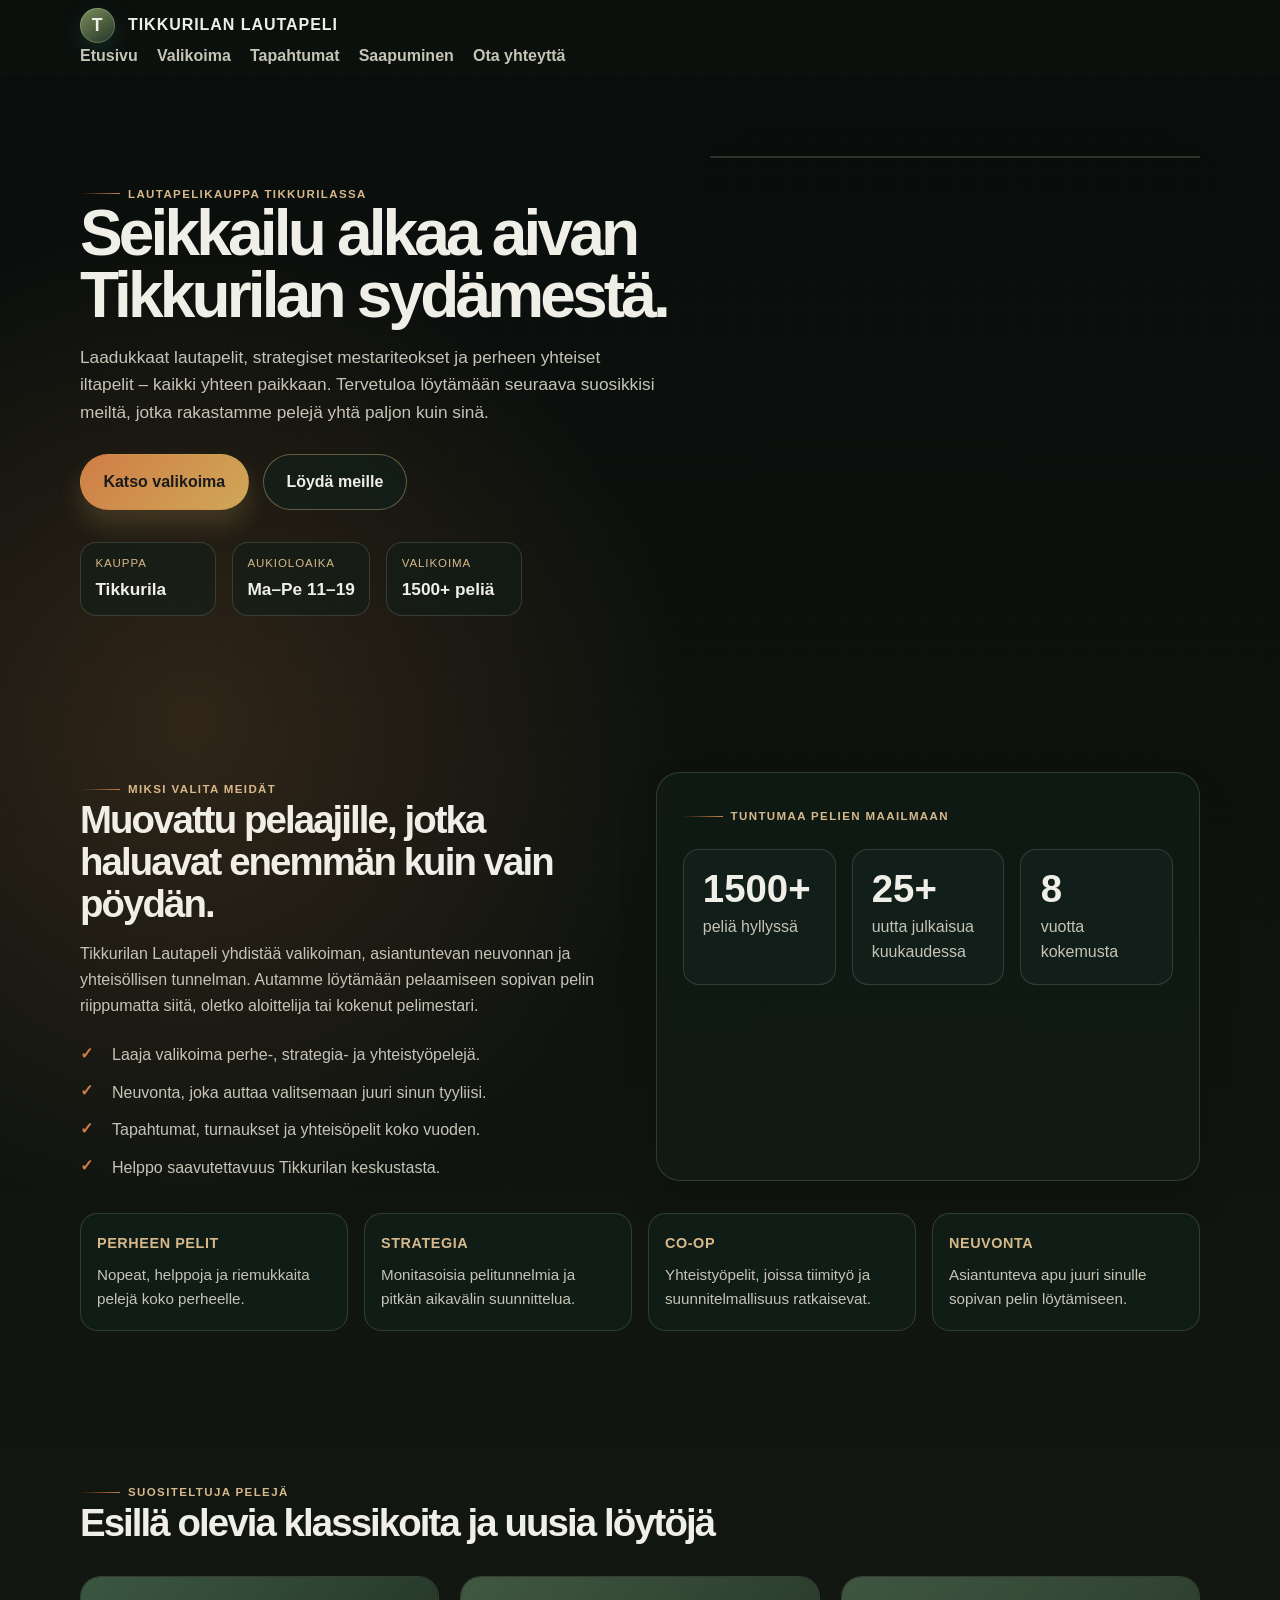
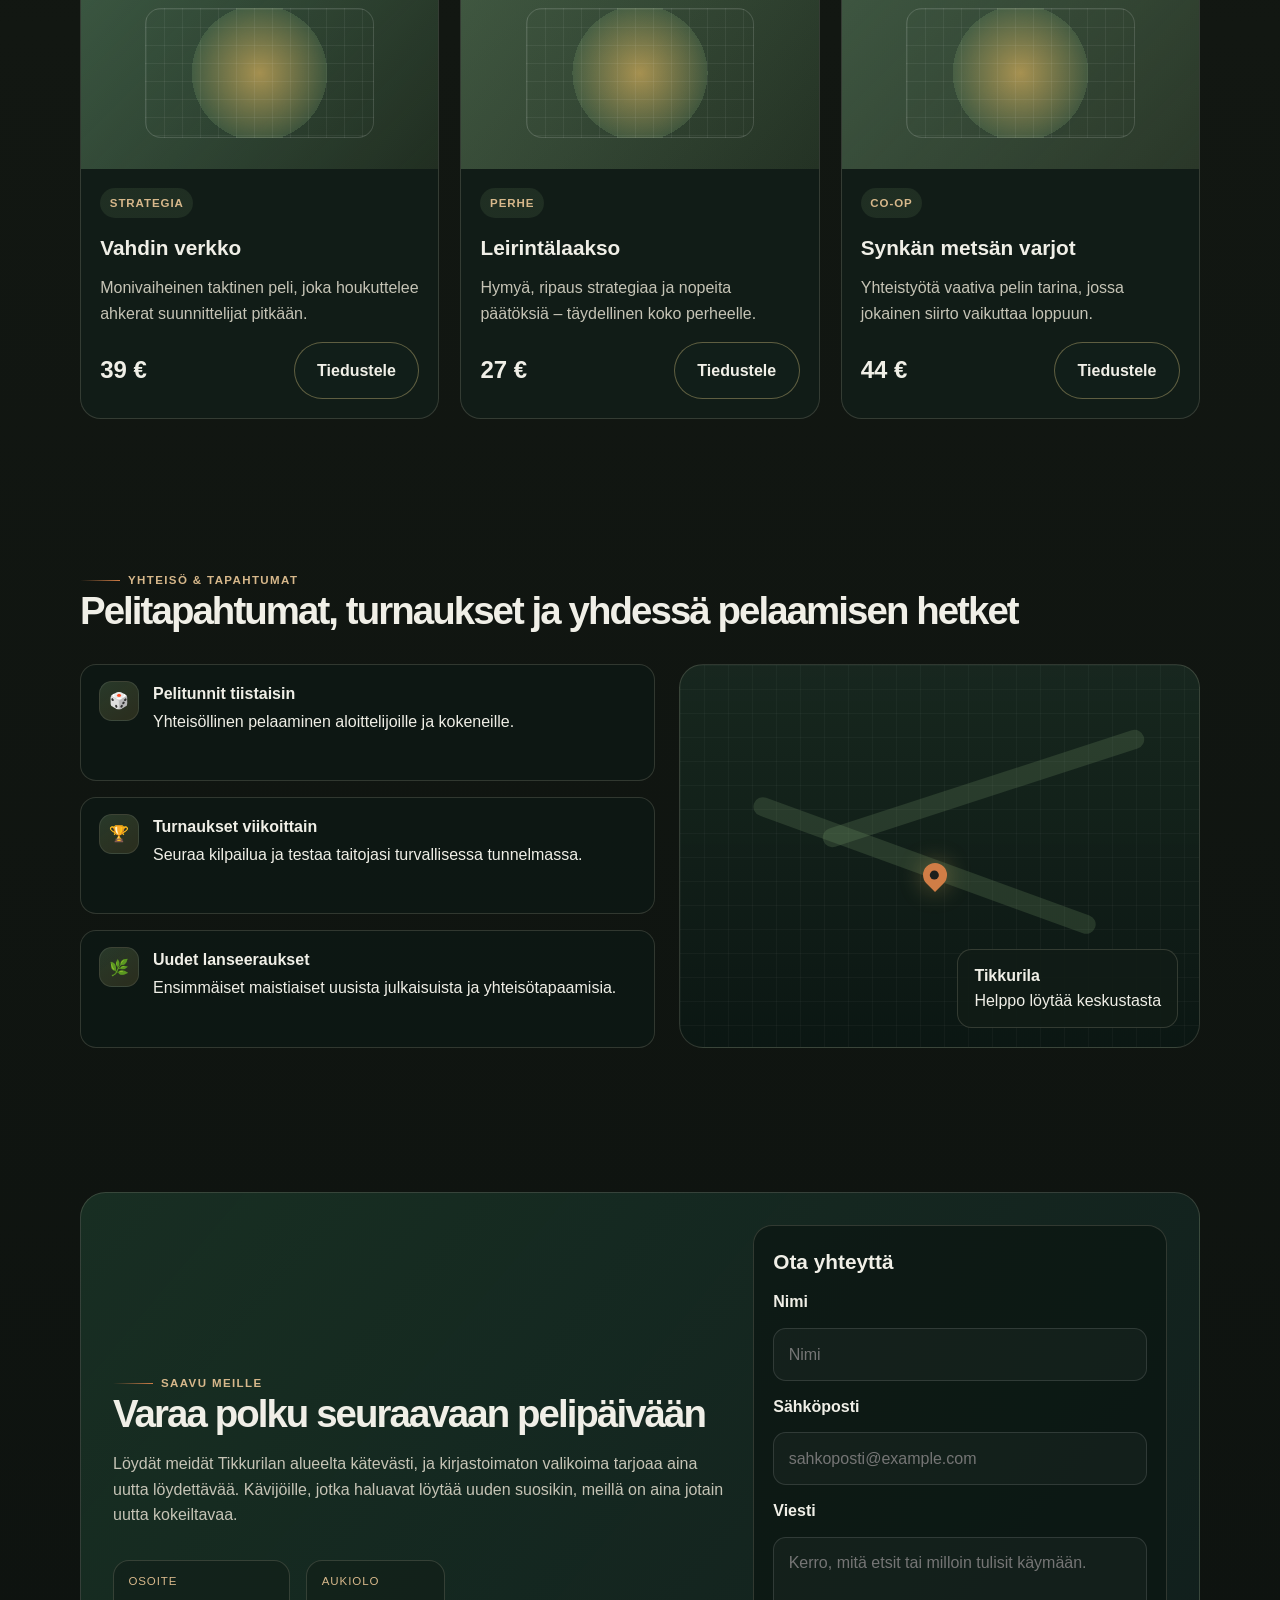
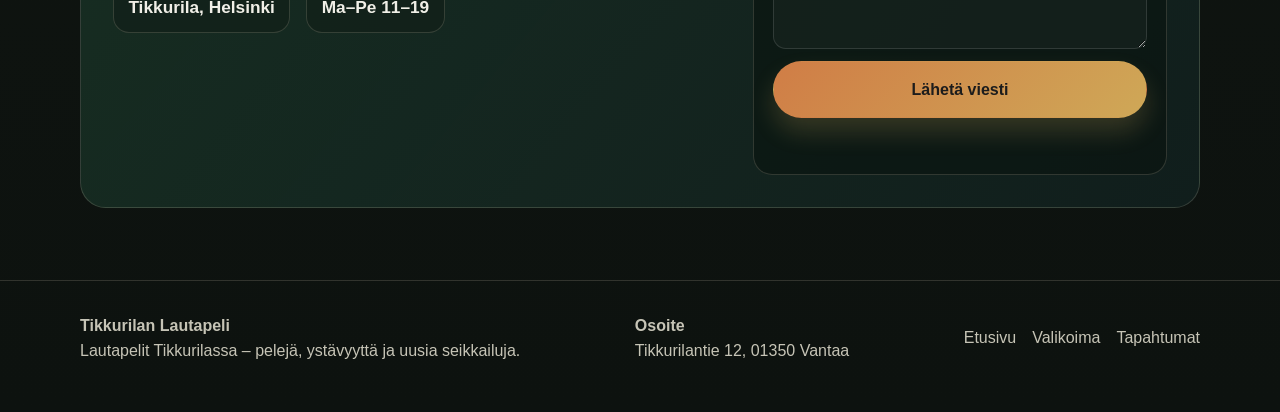
==== commit 3b4e096e: "Add files via upload" ====
--- a/nettisivut.html
+++ b/nettisivut.html
@@ -27,9 +27,9 @@
         </button>
 
         <nav id="site-nav" class="nav" aria-label="Päävalikko">
-          <a href="#kauppa">Kauppa</a>
-          <a href="#valikoima">Valikoima</a>
-          <a href="#tapahtumat">Tapahtumat</a>
+          <a href="nettisivut.html">Etusivu</a>
+          <a href="valikoima.html">Valikoima</a>
+          <a href="tapahtumat.html">Tapahtumat</a>
           <a href="#saapuminen">Saapuminen</a>
           <a href="#ota-yhteytta">Ota yhteyttä</a>
         </nav>
@@ -47,7 +47,7 @@
               Tervetuloa löytämään seuraava suosikkisi meiltä, jotka rakastamme pelejä yhtä paljon kuin sinä.
             </p>
             <div class="hero-actions">
-              <a class="button" href="#valikoima">Katso valikoima</a>
+              <a class="button" href="valikoima.html">Katso valikoima</a>
               <a class="button-secondary" href="#saapuminen">Löydä meille</a>
             </div>
 
@@ -284,10 +284,14 @@
           <strong>Tikkurilan Lautapeli</strong><br />
           Lautapelit Tikkurilassa – pelejä, ystävyyttä ja uusia seikkailuja.
         </div>
+        <div>
+          <strong>Osoite</strong><br />
+          Tikkurilantie 12, 01350 Vantaa
+        </div>
         <div class="footer-links" aria-label="Sivuston linkit">
-          <a href="#kauppa">Kauppa</a>
-          <a href="#valikoima">Valikoima</a>
-          <a href="#saapuminen">Saapuminen</a>
+          <a href="nettisivut.html">Etusivu</a>
+          <a href="valikoima.html">Valikoima</a>
+          <a href="tapahtumat.html">Tapahtumat</a>
         </div>
       </div>
     </footer>
--- a/styles.css
+++ b/styles.css
@@ -482,6 +482,61 @@
   margin-top: 2rem;
 }
 
+.section-compact {
+  padding-top: 0;
+}
+
+.table-heading {
+  margin-bottom: 1rem;
+}
+
+.inventory-table-wrap {
+  overflow-x: auto;
+  border: 2px solid rgba(216, 177, 93, 0.38);
+  border-radius: 1rem;
+  background: rgba(18, 31, 26, 0.82);
+  box-shadow: inset 0 0 0 1px rgba(255,255,255,0.03);
+}
+
+.inventory-table {
+  width: 100%;
+  border-collapse: collapse;
+  min-width: 500px;
+}
+
+.inventory-table th,
+.inventory-table td {
+  text-align: left;
+  padding: 1rem 1.1rem;
+  border-bottom: 1px solid rgba(216, 177, 93, 0.2);
+}
+
+.inventory-table thead th {
+  background: rgba(121, 155, 107, 0.12);
+  color: var(--text);
+  font-size: 0.78rem;
+  letter-spacing: 0.08em;
+  text-transform: uppercase;
+}
+
+.inventory-table tbody tr:hover {
+  background: rgba(255, 255, 255, 0.02);
+}
+
+.inventory-table tbody td {
+  color: var(--muted);
+}
+
+.inventory-table tbody tr.vip-row {
+  background: linear-gradient(90deg, rgba(216, 177, 93, 0.15), rgba(255, 154, 90, 0.06));
+  box-shadow: inset 0 0 0 1px rgba(216, 177, 93, 0.3);
+}
+
+.inventory-table tbody tr.vip-row td {
+  color: var(--text);
+  font-weight: 600;
+}
+
 .product-card {
   background: rgba(18, 31, 26, 0.8);
   border: 1px solid var(--line);
